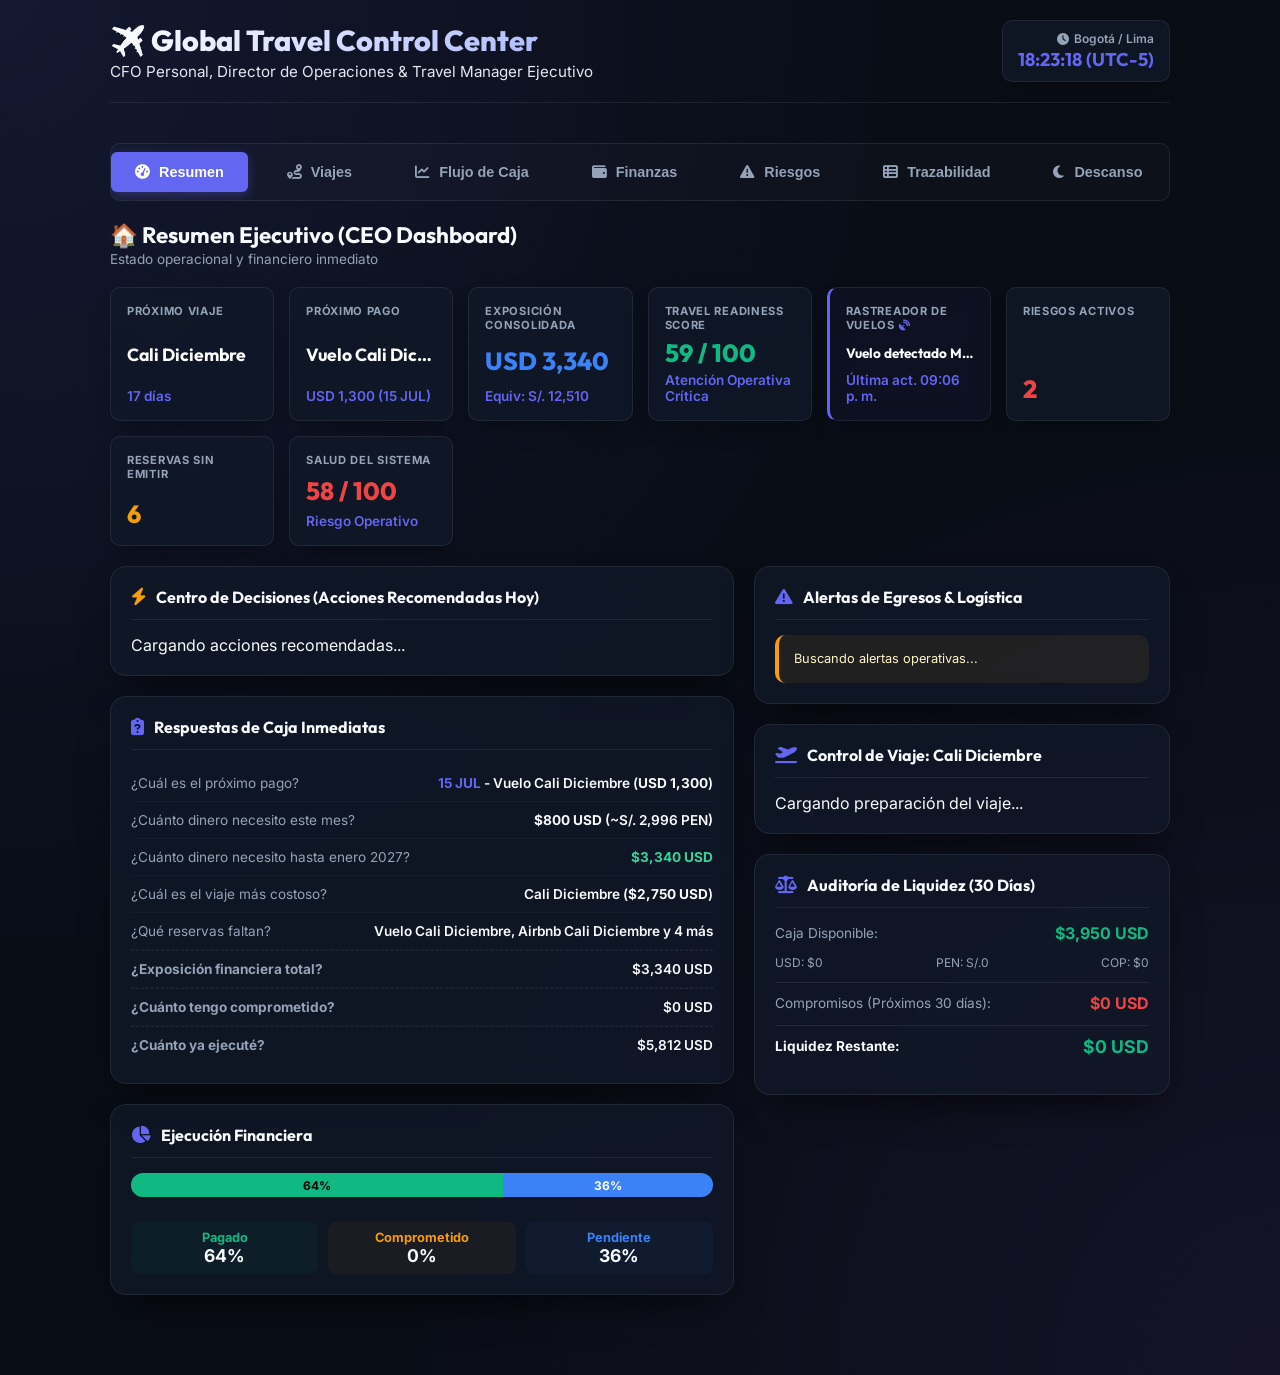
==== index.html @ de6861f2 "fix: forzar actualizacion de cache en el navegador" ====
<!DOCTYPE html>
<html lang="es">
<head>
    <meta charset="UTF-8">
    <meta name="viewport" content="width=device-width, initial-scale=1.0">
    <title>✈️ Global Travel Control Center 2026-2027</title>
    <!-- Google Fonts -->
    <link href="https://fonts.googleapis.com/css2?family=Inter:wght@300;400;500;600;700&family=Outfit:wght@400;500;600;700;800&display=swap" rel="stylesheet">
    <!-- FontAwesome para Iconos -->
    <link rel="stylesheet" href="https://cdnjs.cloudflare.com/ajax/libs/font-awesome/6.4.0/css/all.min.css">
    <!-- Archivo de Estilos -->
    <link rel="stylesheet" href="style.css?v=1.2.1">
</head>
<body>
    <div class="app-container">
        
        <!-- CABECERA GLOBAL -->
        <header class="app-header">
            <div class="header-main">
                <h1>✈️ Global Travel Control Center</h1>
                <p class="subtitle">CFO Personal, Director de Operaciones & Travel Manager Ejecutivo</p>
            </div>
            
            <!-- Reloj Local y Zonas Horarias -->
            <div class="header-right-widgets">
                <div class="clock-card">
                    <div id="clock-city" class="clock-city"><i class="fa-solid fa-clock"></i> Bogotá / Lima</div>
                    <div id="clock-hms" class="clock-hms">00:00:00 (UTC-5)</div>
                </div>
            </div>
        </header>

        <!-- BANNER DE URGENCIA AUTOMÁTICO -->
        <div id="urgency-banner-container" style="padding: 0 20px;"></div>

        <!-- BARRA DE NAVEGACIÓN PRINCIPAL (9 TABS) -->
        <nav class="top-nav-tabs">
            <button class="nav-item active" data-target="tab-resumen">
                <i class="fa-solid fa-gauge-high"></i>
                <span>Resumen</span>
            </button>
            <button class="nav-item" data-target="tab-viajes">
                <i class="fa-solid fa-route"></i>
                <span>Viajes</span>
            </button>
            <button class="nav-item" data-target="tab-caja">
                <i class="fa-solid fa-chart-line"></i>
                <span>Flujo de Caja</span>
            </button>
            <button class="nav-item" data-target="tab-finanzas">
                <i class="fa-solid fa-wallet"></i>
                <span>Finanzas</span>
            </button>
            <button class="nav-item" data-target="tab-riesgos">
                <i class="fa-solid fa-triangle-exclamation"></i>
                <span>Riesgos</span>
            </button>
            <button class="nav-item" data-target="tab-agenda">
                <i class="fa-solid fa-table-list"></i>
                <span>Trazabilidad</span>
            </button>
            <button class="nav-item" data-target="tab-descanso">
                <i class="fa-solid fa-moon"></i>
                <span>Descanso</span>
            </button>
            <button class="nav-item" data-target="tab-equipaje">
                <i class="fa-solid fa-suitcase-rolling"></i>
                <span>Equipaje</span>
            </button>
            <button class="nav-item" data-target="tab-configuracion">
                <i class="fa-solid fa-gears"></i>
                <span>Config</span>
            </button>
        </nav>

        <main class="app-content">
            
            <!-- PESTAÑA 1: RESUMEN (CEO DASHBOARD) -->
            <div id="tab-resumen" class="tab-pane active">
                <div class="section-title">
                    <h2>🏠 Resumen Ejecutivo (CEO Dashboard)</h2>
                    <p>Estado operacional y financiero inmediato</p>
                </div>

                <!-- CEO Dashboard Grid -->
                <div class="ceo-dashboard-grid-kpi">
                    <div class="ceo-kpi-card">
                        <small>Próximo Viaje</small>
                        <div class="val-title" id="ceo-kpi-next-trip-dest">Cargando...</div>
                        <div class="val-desc" id="ceo-kpi-next-trip-days">-- días</div>
                    </div>
                    <div class="ceo-kpi-card">
                        <small>Próximo Pago</small>
                        <div class="val-title" id="ceo-kpi-next-payment-concept">Cargando...</div>
                        <div class="val-desc" id="ceo-kpi-next-payment-details">--</div>
                    </div>
                    <div class="ceo-kpi-card">
                        <small>Exposición Consolidada</small>
                        <div class="val text-blue" id="ceo-kpi-total-exposure">Cargando...</div>
                        <div class="val-desc" id="ceo-kpi-total-exposure-pen">Cargando...</div>
                    </div>
                    <div class="ceo-kpi-card">
                        <small>Travel Readiness Score</small>
                        <div class="val text-emerald" id="ceo-kpi-readiness-score">-- / 100</div>
                        <div class="val-desc" id="ceo-kpi-readiness-desc">--</div>
                    </div>
                    <div class="ceo-kpi-card" style="background: rgba(99,102,241,0.05); border-left: 3px solid var(--primary);">
                        <small>Rastreador de Vuelos <i class="fa-solid fa-satellite-dish" style="color: var(--primary);"></i></small>
                        <div class="val-title" id="ceo-kpi-flight-tracker-status" style="font-size: 0.85rem; margin-top: 5px;">Sincronizando...</div>
                        <div class="val-desc" id="ceo-kpi-flight-tracker-desc" style="color: var(--primary);">Esperando datos de la caja negra</div>
                    </div>
                    <div class="ceo-kpi-card">
                        <small>Riesgos Activos</small>
                        <div class="val text-red" id="ceo-kpi-risks">0</div>
                    </div>
                    <div class="ceo-kpi-card clickable" onclick="document.querySelector('.cfo-qna-card').scrollIntoView({behavior: 'smooth', block: 'start'});" title="Ir al detalle de reservas">
                        <small>Reservas sin Emitir</small>
                        <div class="val text-yellow" id="ceo-kpi-unissued">0</div>
                    </div>
                    <div class="ceo-kpi-card">
                        <small>Salud del Sistema</small>
                        <div class="val text-emerald" id="ceo-kpi-health-score">-- / 100</div>
                        <div class="val-desc" id="ceo-kpi-health-desc">--</div>
                    </div>
                </div>

                <div class="cfo-dashboard-grid" style="margin-top: 20px;">
                    <!-- Columna Izquierda: Respuestas e Ejecución -->
                    <div class="cfo-dashboard-col">
                        <!-- Centro de Decisiones: Acciones Recomendadas Hoy -->
                        <div class="cfo-card" id="decision-center-card" style="margin-bottom: 20px;">
                            <div class="cfo-card-header">
                                <i class="fa-solid fa-bolt" style="color: var(--warning);"></i>
                                <h3>Centro de Decisiones (Acciones Recomendadas Hoy)</h3>
                            </div>
                            <div class="cfo-card-body">
                                <div id="decision-center-actions" style="display: flex; flex-direction: column; gap: 10px;">
                                    <p class="desc">Cargando acciones recomendadas...</p>
                                </div>
                            </div>
                        </div>

                        <!-- Respuestas Ejecutivas Inmediatas -->
                        <div class="cfo-card cfo-qna-card">
                            <div class="cfo-card-header">
                                <i class="fa-solid fa-clipboard-question"></i>
                                <h3>Respuestas de Caja Inmediatas</h3>
                            </div>
                            <div class="cfo-card-body">
                                <div class="qna-item">
                                    <span class="q">¿Cuál es el próximo pago?</span>
                                    <span class="a" id="q-next-payment">Cargando...</span>
                                </div>
                                <div class="qna-item">
                                    <span class="q">¿Cuánto dinero necesito este mes?</span>
                                    <span class="a" id="q-money-this-month">Cargando...</span>
                                </div>
                                <div class="qna-item">
                                    <span class="q">¿Cuánto dinero necesito hasta enero 2027?</span>
                                    <span class="a" id="q-money-until-dec">Cargando...</span>
                                </div>
                                <div class="qna-item">
                                    <span class="q">¿Cuál es el viaje más costoso?</span>
                                    <span class="a" id="q-most-expensive-trip">Cargando...</span>
                                </div>
                                <div class="qna-item">
                                    <span class="q">¿Qué reservas faltan?</span>
                                    <span class="a" id="q-missing-reservations">Cargando...</span>
                                </div>
                                <div class="qna-item font-bold">
                                    <span class="q">¿Exposición financiera total?</span>
                                    <span class="a" id="q-total-exposure">Cargando...</span>
                                </div>
                                <div class="qna-item font-bold">
                                    <span class="q">¿Cuánto tengo comprometido?</span>
                                    <span class="a" id="q-total-committed">Cargando...</span>
                                </div>
                                <div class="qna-item font-bold">
                                    <span class="q">¿Cuánto ya ejecuté?</span>
                                    <span class="a" id="q-total-executed">Cargando...</span>
                                </div>
                            </div>
                        </div>

                        <!-- Ejecución Financiera -->
                        <div class="cfo-card" style="margin-top: 20px;">
                            <div class="cfo-card-header">
                                <i class="fa-solid fa-chart-pie"></i>
                                <h3>Ejecución Financiera</h3>
                            </div>
                            <div class="cfo-card-body">
                                <div class="financial-execution-summary" style="display: flex; flex-direction: column; gap: 10px;">
                                    <div class="financial-stacked-bar" style="height: 24px; display: flex; border-radius: 12px; overflow: hidden; background: rgba(255,255,255,0.05); margin-bottom: 15px;">
                                        <div id="exec-bar-paid" style="width: 0%; background: var(--success); display: flex; align-items: center; justify-content: center; font-size: 0.75rem; font-weight: bold; color: #000;">0%</div>
                                        <div id="exec-bar-committed" style="width: 0%; background: var(--warning); display: flex; align-items: center; justify-content: center; font-size: 0.75rem; font-weight: bold; color: #000;">0%</div>
                                        <div id="exec-bar-pending" style="width: 0%; background: var(--info); display: flex; align-items: center; justify-content: center; font-size: 0.75rem; font-weight: bold; color: #fff;">0%</div>
                                    </div>
                                    <div style="display: grid; grid-template-columns: repeat(3, 1fr); gap: 10px; font-size: 0.8rem; text-align: center;">
                                        <div style="background: rgba(16, 185, 129, 0.05); padding: 8px; border-radius: 8px;">
                                            <span style="color: var(--success); display: block; font-weight: bold;">Pagado</span>
                                            <strong id="exec-pct-paid" style="font-size: 1.1rem;">0%</strong>
                                        </div>
                                        <div style="background: rgba(245, 158, 11, 0.05); padding: 8px; border-radius: 8px;">
                                            <span style="color: var(--warning); display: block; font-weight: bold;">Comprometido</span>
                                            <strong id="exec-pct-committed" style="font-size: 1.1rem;">0%</strong>
                                        </div>
                                        <div style="background: rgba(59, 130, 246, 0.05); padding: 8px; border-radius: 8px;">
                                            <span style="color: var(--info); display: block; font-weight: bold;">Pendiente</span>
                                            <strong id="exec-pct-pending" style="font-size: 1.1rem;">0%</strong>
                                        </div>
                                    </div>
                                </div>
                            </div>
                        </div>
                    </div>

                    <!-- Columna Derecha: Alertas y Liquidez -->
                    <div class="cfo-dashboard-col">
                        <!-- Alertas Críticas de Finanzas -->
                        <div class="cfo-card">
                            <div class="cfo-card-header">
                                <i class="fa-solid fa-triangle-exclamation"></i>
                                <h3>Alertas de Egresos & Logística</h3>
                            </div>
                            <div class="cfo-card-body">
                                <div class="alert-box warning" id="urgent-payments">
                                    <p class="desc">Buscando alertas operativas...</p>
                                </div>
                            </div>
                        </div>

                        <!-- Control de Viaje: Cali Diciembre -->
                        <div class="cfo-card" id="december-trip-card" style="margin-top: 20px;">
                            <div class="cfo-card-header">
                                <i class="fa-solid fa-plane-departure" style="color: var(--primary);"></i>
                                <h3>Control de Viaje: Cali Diciembre</h3>
                            </div>
                            <div class="cfo-card-body" id="december-trip-widget-content">
                                <p class="desc">Cargando preparación del viaje...</p>
                            </div>
                        </div>

                        <!-- Auditoría de Liquidez -->
                        <div class="cfo-card" style="margin-top: 20px;">
                            <div class="cfo-card-header">
                                <i class="fa-solid fa-scale-balanced"></i>
                                <h3>Auditoría de Liquidez (30 Días)</h3>
                            </div>
                            <div class="cfo-card-body">
                                <div class="liquidity-details" style="display: flex; flex-direction: column; gap: 12px;">
                                    <div style="display: flex; justify-content: space-between; align-items: center;">
                                        <span style="font-size: 0.85rem; color: var(--text-secondary);">Caja Disponible:</span>
                                        <span style="font-size: 1rem; font-weight: bold; color: var(--success);" id="liq-cash-available">$0 USD</span>
                                    </div>
                                    <div style="font-size: 0.75rem; color: var(--text-secondary); display: flex; gap: 10px; justify-content: space-between;" id="liq-cash-breakdown">
                                        <span>USD: $0</span>
                                        <span>PEN: S/.0</span>
                                        <span>COP: $0</span>
                                    </div>
                                    <div style="display: flex; justify-content: space-between; align-items: center; border-top: 1px solid var(--border-glass); padding-top: 10px;">
                                        <span style="font-size: 0.85rem; color: var(--text-secondary);">Compromisos (Próximos 30 días):</span>
                                        <span style="font-size: 1rem; font-weight: bold; color: var(--danger);" id="liq-commitments-30">$0 USD</span>
                                    </div>
                                    <div style="display: flex; justify-content: space-between; align-items: center; border-top: 1px solid var(--border-glass); padding-top: 10px; font-weight: bold;">
                                        <span style="font-size: 0.85rem; color: var(--text-primary);">Liquidez Restante:</span>
                                        <span style="font-size: 1.1rem; color: var(--success);" id="liq-remaining-status">$0 USD</span>
                                    </div>
                                    <div id="liquidity-alert-box" style="margin-top: 5px;"></div>
                                </div>
                            </div>
                        </div>
                    </div>
                </div>
            </div>

            <!-- PESTAÑA 2: VIAJES -->
            <div id="tab-viajes" class="tab-pane">
                <div class="section-title">
                    <h2>✈️ Viajes e Itinerarios</h2>
                    <p>Control de vuelos, hospedaje y cuenta regresiva de eventos</p>
                </div>
                
                <!-- Selector de Viajes -->
                <div class="trip-selector" style="margin-bottom: 20px;">
                    <select class="trip-dropdown" id="trip-dropdown-select">
                        <option value="">Cargando viajes...</option>
                    </select>
                </div>

                <!-- Selector de Días Dinámico -->
                <div class="day-selector scrollable-x" id="day-selector-container">
                    <!-- Se renderiza vía JS según el viaje activo -->
                </div>

                <!-- Contenido de los Itinerarios -->
                <div class="itineraries-container" id="itineraries-render" style="margin-top: 20px;">
                    <!-- Se renderiza dinámicamente vía JS -->
                </div>
            </div>

            <!-- PESTAÑA 3: FLUJO DE CAJA -->
            <div id="tab-caja" class="tab-pane">
                <div class="section-title">
                    <h2>📈 Flujo de Caja y Proyecciones</h2>
                    <p>Ahorro programado, egresos cronológicos y liquidez de caja</p>
                </div>
                <div id="cash-flow-render-content">
                    <!-- Renderizado dinámico (Tabla de ahorro, proyección de caja, outflows calendar) -->
                </div>
            </div>

            <!-- PESTAÑA 4: FINANZAS -->
            <div id="tab-finanzas" class="tab-pane">
                <div class="section-title">
                    <h2>💰 Libro Mayor y Control de Emisiones</h2>
                    <p>Detalle de todas las transacciones financieras y emisión de reservas</p>
                </div>
                <div id="finances-ledger-content">
                    <!-- Renderizado dinámico (Toggles de diciembre y tabla de transacciones ledger) -->
                </div>
            </div>

            <!-- PESTAÑA 5: RIESGOS -->
            <div id="tab-riesgos" class="tab-pane">
                <div class="section-title">
                    <h2>⚠️ Matriz de Riesgos y Mitigación</h2>
                    <p>Riesgos operacionales y financieros identificados con impacto y probabilidad</p>
                </div>
                <div id="risks-render-tab">
                    <!-- Renderizado dinámico vía JS -->
                </div>
            </div>

            <!-- PESTAÑA 6: AGENDA INTELIGENTE -->
            <div id="tab-agenda" class="tab-pane">
                <div class="section-title">
                    <h2>📅 Matriz de Trazabilidad Maestro</h2>
                    <p>Trazabilidad física y financiera consolidada de todos tus traslados</p>
                </div>
                <div class="cfo-card">
                    <div id="traceability-matrix-render">
                        <!-- Renderizado dinámico vía JS -->
                    </div>
                </div>
            </div>

            <!-- PESTAÑA 7: DESCANSO -->
            <div id="tab-descanso" class="tab-pane">
                <div class="section-title">
                    <h2>🌙 Motor de Descanso Dinámico</h2>
                    <p>Optimización del sueño y cálculo de ventanas de recuperación</p>
                </div>
                
                <div class="sleep-engine-card">
                    <h3><i class="fa-solid fa-moon"></i> Proyección de Rest y Desconexión</h3>
                    <p class="desc">Define tu hora de acostarte y despertar para evaluar la fatiga y el déficit acumulado:</p>
                    <div class="sleep-inputs" style="margin-top: 15px; display: grid; grid-template-columns: repeat(auto-fit, minmax(200px, 1fr)); gap: 15px; width: 100%;">
                        <div>
                            <label for="sleep-bedtime-input" style="font-size: 0.85rem; display: block; margin-bottom: 5px; color: var(--text-secondary);">Hora de acostarse hoy:</label>
                            <input type="time" id="sleep-bedtime-input" class="cfo-select" style="width: 100%;">
                        </div>
                        <div>
                            <label for="sleep-waketime-input" style="font-size: 0.85rem; display: block; margin-bottom: 5px; color: var(--text-secondary);">Hora de despertar mañana:</label>
                            <input type="time" id="sleep-waketime-input" class="cfo-select" style="width: 100%;">
                        </div>
                    </div>
                    <div id="sleep-engine-output" style="margin-top: 15px;">
                        <!-- Se calcula vía JS -->
                    </div>
                </div>
            </div>

            <!-- PESTAÑA 8: EQUIPAJE -->
            <div id="tab-equipaje" class="tab-pane">
                <div class="section-title">
                    <h2>🎒 Control de Equipaje</h2>
                    <p>Checklist ergonómico adaptado a tu contextura (2.00m y 110kg) y requerimientos de Angélica</p>
                </div>
                <div class="packing-list-card">
                    <div id="packing-list-render">
                        <!-- Renderizado dinámico vía JS -->
                    </div>
                </div>
            </div>

            <!-- PESTAÑA 9: CONFIGURACIÓN -->
            <div id="tab-configuracion" class="tab-pane">
                <div class="section-title">
                    <h2>⚙️ Configuración del Sistema</h2>
                    <p>Control de datos, tipos de cambio y registros de auditoría del Centro de Control</p>
                </div>

                <div class="finance-card">
                    <h3><i class="fa-solid fa-coins"></i> Tipos de Cambio del Ledger</h3>
                    <p class="desc" style="margin-bottom: 15px;">Factores de conversión a USD utilizados para la consolidación financiera:</p>
                    <div class="exchange-rates-grid" style="display: grid; grid-template-columns: repeat(auto-fit, minmax(120px, 1fr)); gap: 10px;">
                        <div class="kpi-card" style="padding: 10px; text-align: center;">
                            <small>USD</small>
                            <div style="font-size: 1rem; font-weight: bold; margin-top: 3px;">1.00</div>
                        </div>
                        <div class="kpi-card" style="padding: 10px; text-align: center;">
                            <small>PEN (S/.)</small>
                            <div style="font-size: 1rem; font-weight: bold; margin-top: 3px;">0.267</div>
                        </div>
                        <div class="kpi-card" style="padding: 10px; text-align: center;">
                            <small>COP ($)</small>
                            <div style="font-size: 1rem; font-weight: bold; margin-top: 3px;">0.00025</div>
                        </div>
                        <div class="kpi-card" style="padding: 10px; text-align: center;">
                            <small>EUR (€)</small>
                            <div style="font-size: 1rem; font-weight: bold; margin-top: 3px;">1.08</div>
                        </div>
                    </div>
                </div>

                <!-- Configuración de Caja Disponible -->
                <div class="finance-card" style="margin-top: 20px;">
                    <h3><i class="fa-solid fa-money-bill-wave"></i> Configuración de Caja Disponible</h3>
                    <p class="desc" style="margin-bottom: 15px;">Modifica los saldos de tu caja disponible para los cálculos de liquidez:</p>
                    <div class="cash-inputs-grid" style="display: grid; grid-template-columns: repeat(auto-fit, minmax(150px, 1fr)); gap: 15px;">
                        <div>
                            <label for="config-cash-usd" style="font-size: 0.8rem; color: var(--text-secondary); display: block; margin-bottom: 5px;">Caja USD:</label>
                            <input type="number" id="config-cash-usd" class="cfo-select" style="width: 100%;" value="2200">
                        </div>
                        <div>
                            <label for="config-cash-pen" style="font-size: 0.8rem; color: var(--text-secondary); display: block; margin-bottom: 5px;">Caja PEN (S/.):</label>
                            <input type="number" id="config-cash-pen" class="cfo-select" style="width: 100%;" value="5150">
                        </div>
                        <div>
                            <label for="config-cash-cop" style="font-size: 0.8rem; color: var(--text-secondary); display: block; margin-bottom: 5px;">Caja COP ($):</label>
                            <input type="number" id="config-cash-cop" class="cfo-select" style="width: 100%;" value="1500000">
                        </div>
                    </div>
                </div>

                <!-- Estado del Crédito Europa -->
                <div class="finance-card" style="margin-top: 20px;">
                    <h3><i class="fa-solid fa-landmark"></i> Estado del Crédito Europa</h3>
                    <p class="desc" style="margin-bottom: 15px;">Control de estado para la solicitud del préstamo de S/. 22,000:</p>
                    <label style="display: flex; align-items: center; gap: 10px; cursor: pointer; font-size: 0.9rem;">
                        <input type="checkbox" id="config-loan-requested" style="width: 18px; height: 18px;">
                        <span>Crédito Bancario de S/. 22,000 Solicitado y Aprobado</span>
                    </label>
                </div>

                <div class="finance-card" style="margin-top: 20px;">
                    <h3><i class="fa-solid fa-circle-info"></i> Enlaces y Guías Operativas</h3>
                    <p class="desc" style="margin-bottom: 15px;">Acceso rápido a información de viaje y protocolos de migración:</p>
                    <div style="display: flex; gap: 12px; flex-wrap: wrap;">
                        <button onclick="document.getElementById('wifi-dialog').showModal()" class="btn btn-sm" style="border: 1px solid var(--primary); background: rgba(99,102,241,0.08); color: #fff;">
                            <i class="fa-solid fa-wifi"></i> Ver Guía de Conectividad Wi-Fi
                        </button>
                        <button onclick="document.getElementById('migration-dialog').showModal()" class="btn btn-sm" style="border: 1px solid var(--primary); background: rgba(99,102,241,0.08); color: #fff;">
                            <i class="fa-solid fa-passport"></i> Ver Info Migración Perú
                        </button>
                    </div>
                </div>

                <div class="finance-card" style="margin-top: 20px;">
                    <h3><i class="fa-solid fa-list-check"></i> Registro de Auditoría Operativa</h3>
                    <p class="desc" style="margin-bottom: 12px;">Historial de todas las transacciones, decisiones y cambios guardados en la sesión:</p>
                    <div class="audit-log-container" id="audit-log-render" style="max-height: 250px; overflow-y: auto; background: rgba(0,0,0,0.15); padding: 12px; border-radius: 8px; border: 1px solid var(--border-glass);">
                        <!-- Renderizado dinámico vía JS -->
                    </div>
                </div>

                <div class="finance-card" style="margin-top: 20px; border: 1px solid rgba(239, 68, 68, 0.3); background: rgba(239, 68, 68, 0.02);">
                    <h3 style="color: var(--danger);"><i class="fa-solid fa-trash-can"></i> Zona de Peligro</h3>
                    <p class="desc" style="margin-bottom: 15px; color: var(--text-secondary);">Restablecer el estado borrará toda la persistencia de pagos y logs del localStorage.</p>
                    <button id="btn-reset-state" class="btn btn-sm btn-danger" style="background: var(--danger); color: #fff; border: none; padding: 8px 16px; border-radius: 6px; cursor: pointer; font-weight: bold;">
                        <i class="fa-solid fa-triangle-exclamation"></i> Restablecer Estado Completo
                    </button>
                </div>
            </div>

        </main>
    </div>

    <!-- Guías y Modales Reutilizables -->
    <dialog id="wifi-dialog" class="cfo-dialog">
        <div class="dialog-header">
            <h3>📡 Conectividad Wi-Fi Fuera de Colombia</h3>
            <button onclick="document.getElementById('wifi-dialog').close()" class="btn-close">&times;</button>
        </div>
        <div class="dialog-body">
            <p style="font-size: 0.85rem; color: var(--text-secondary); margin-bottom: 15px;">Dentro de Colombia puedes usar tus datos móviles normales. Sigue esta guía detallada para mantenerte conectada cuando salgas del país:</p>
            <ol style="font-size: 0.8rem; padding-left: 20px; display: flex; flex-direction: column; gap: 10px;">
                <li><strong>Durante el Vuelo (LATAM Play - Gratis para WhatsApp):</strong> Activa el Modo Avión ➔ Conéctate a <code>LATAM Play</code> ➔ Abre <code>latamplay.com</code> en tu navegador ➔ Selecciona el paquete gratuito de mensajería (WhatsApp/iMessage).</li>
                <li><strong>Aeropuerto de Lima (LIM):</strong> Conéctate a <code>WIFI_AEROPUERTO_LIMA</code>. Acepta los términos para 60 minutos gratis e ilimitados tras ver un video promocional.</li>
                <li><strong>Aeropuerto de Cusco (CUZ):</strong> Conéctate a <code>Cusco Airport Free WiFi</code> en la sala de embarque.</li>
            </ol>
        </div>
    </dialog>

    <dialog id="migration-dialog" class="cfo-dialog">
        <div class="dialog-header">
            <h3>📋 Control Migratorio (Perú)</h3>
            <button onclick="document.getElementById('migration-dialog').close()" class="btn-close">&times;</button>
        </div>
        <div class="dialog-body">
            <p style="font-size: 0.85rem; color: var(--text-secondary); margin-bottom: 10px;">Dirección de hospedaje a declarar al ingresar a Perú:</p>
            <div class="pnrs-box" style="margin-bottom: 15px;">
                <strong>Dirección:</strong> Av. Alfredo Benavides 1130, Miraflores, Lima, Perú.
            </div>
            <p style="font-size: 0.85rem; color: var(--text-secondary); margin-bottom: 10px;">Preguntas comunes:</p>
            <ul style="font-size: 0.8rem; padding-left: 15px; display: flex; flex-direction: column; gap: 8px;">
                <li><strong>¿Propósito del viaje?</strong> Turismo y vacaciones.</li>
                <li><strong>¿Tiempo de estadía?</strong> 7 días (04 al 11 de agosto).</li>
                <li><strong>¿Hospedaje?</strong> Hospedaje en apartamento privado ubicado en Miraflores.</li>
            </ul>
        </div>
    </dialog>

    <!-- Archivo JS Lógico -->
    <script src="countdownEngine.js?v=1.2.0"></script>
    <script src="app.js?v=1.2.1"></script>
</body>
</html>
---- style.css ----
:root {
    /* Paleta de Colores Ejecutiva y Moderna */
    --primary: #6366f1;         /* Indigo */
    --primary-hover: #4f46e5;
    --primary-glow: rgba(99, 102, 241, 0.15);
    
    --bg-dark: #090d16;         /* Slate/Navy 950 */
    --bg-surface: rgba(17, 25, 40, 0.75); /* Dark Glass */
    --border-glass: rgba(255, 255, 255, 0.08);
    
    --text-primary: #f8fafc;
    --text-secondary: #94a3b8;
    --text-muted: #64748b;
    
    --danger: #ef4444;
    --warning: #f59e0b;
    --success: #10b981;
    --info: #3b82f6;
    
    /* Variables de Estilo */
    --border-radius-lg: 16px;
    --border-radius-md: 10px;
    --border-radius-sm: 6px;
    --transition: all 0.25s cubic-bezier(0.4, 0, 0.2, 1);
    --shadow-lg: 0 20px 40px -15px rgba(0, 0, 0, 0.7);
    --shadow-md: 0 10px 20px -10px rgba(0, 0, 0, 0.5);
}

/* Reset General */
* {
    margin: 0;
    padding: 0;
    box-sizing: border-box;
    -webkit-tap-highlight-color: transparent;
}

body {
    background-color: var(--bg-dark);
    background-image: 
        radial-gradient(at 0% 0%, rgba(99, 102, 241, 0.12) 0px, transparent 50%),
        radial-gradient(at 100% 100%, rgba(168, 85, 247, 0.08) 0px, transparent 50%);
    color: var(--text-primary);
    font-family: 'Inter', sans-serif;
    min-height: 100vh;
    overflow-x: hidden;
}

/* Scrollbar Personalizado */
::-webkit-scrollbar {
    width: 6px;
    height: 6px;
}
::-webkit-scrollbar-track {
    background: transparent;
}
::-webkit-scrollbar-thumb {
    background: rgba(255, 255, 255, 0.1);
    border-radius: 3px;
}
::-webkit-scrollbar-thumb:hover {
    background: var(--primary);
}

/* Contenedor Principal Ajustable y Responsivo */
.app-container {
    width: 100%;
    max-width: 1100px;
    margin: 0 auto;
    min-height: 100vh;
    padding: 20px;
    padding-bottom: 60px;
    display: flex;
    flex-direction: column;
    gap: 20px;
}

/* Cabecera */
.app-header {
    display: flex;
    justify-content: space-between;
    align-items: center;
    border-bottom: 1px solid var(--border-glass);
    padding-bottom: 20px;
    flex-wrap: wrap;
    gap: 15px;
}

.header-main h1 {
    font-family: 'Outfit', sans-serif;
    font-size: 1.8rem;
    font-weight: 800;
    background: linear-gradient(135deg, #fff 0%, #a5b4fc 100%);
    -webkit-background-clip: text;
    -webkit-text-fill-color: transparent;
}

.subtitle {
    color: #e2e8f0; /* Color mucho más brillante para alto contraste */
    font-size: 0.95rem; /* Ligeramente más grande */
    margin-top: 4px;
}

/* Reloj Widget */
.clock-card {
    background: var(--bg-surface);
    backdrop-filter: blur(10px);
    -webkit-backdrop-filter: blur(10px);
    border: 1px solid var(--border-glass);
    padding: 10px 15px;
    border-radius: var(--border-radius-md);
    text-align: right;
    box-shadow: var(--shadow-md);
}

.clock-city {
    font-size: 0.75rem;
    color: var(--text-secondary);
    font-weight: 600;
    display: flex;
    align-items: center;
    gap: 5px;
    justify-content: flex-end;
}

.clock-hms {
    font-family: 'Outfit', sans-serif;
    font-size: 1.15rem;
    font-weight: 700;
    color: var(--primary);
    margin-top: 2px;
}

/* Navegación por Tabs (Estilo Ejecutivo de Escritorio) */
.top-nav-tabs {
    display: flex;
    gap: 15px; /* Mayor espacio entre botones para táctil */
    background: rgba(255, 255, 255, 0.02);
    border: 1px solid var(--border-glass);
    padding: 8px;
    border-radius: var(--border-radius-md);
    overflow-x: auto;
    scroll-snap-type: x mandatory;
}

.top-nav-tabs::-webkit-scrollbar {
    display: none;
}

.nav-item {
    background: transparent;
    border: none;
    color: var(--text-secondary);
    display: inline-flex;
    align-items: center;
    gap: 10px;
    padding: 12px 24px; /* Área táctil más grande */
    cursor: pointer;
    font-size: 0.9rem;
    font-weight: 600;
    border-radius: var(--border-radius-sm);
    transition: var(--transition);
    white-space: nowrap;
    scroll-snap-align: start;
}

.nav-item:hover {
    color: #fff;
    background: rgba(255, 255, 255, 0.03);
}

.nav-item.active {
    color: #fff;
    background: var(--primary);
    box-shadow: 0 4px 12px rgba(99, 102, 241, 0.3);
}

/* Contenido Principal */
.app-content {
    flex: 1;
}

.tab-pane {
    display: none;
    animation: fadeIn 0.35s ease;
}

.tab-pane.active {
    display: block;
}

.section-title {
    margin-bottom: 20px;
}

.section-title h2 {
    font-family: 'Outfit', sans-serif;
    font-size: 1.4rem;
    font-weight: 700;
}

.section-title p {
    color: var(--text-secondary);
    font-size: 0.85rem;
    margin-top: 2px;
}

/* Tarjetas Glassmorphism */
.cfo-card, .sleep-engine-card, .gps-route-card, .packing-list-card, .finance-card {
    background: var(--bg-surface);
    backdrop-filter: blur(15px);
    -webkit-backdrop-filter: blur(15px);
    border: 1px solid var(--border-glass);
    border-radius: var(--border-radius-lg);
    padding: 20px;
    margin-bottom: 20px;
    box-shadow: var(--shadow-lg);
}

.cfo-card-header {
    display: flex;
    align-items: center;
    gap: 10px;
    border-bottom: 1px solid var(--border-glass);
    padding-bottom: 12px;
    margin-bottom: 15px;
}

.cfo-card-header i {
    color: var(--primary);
    font-size: 1.1rem;
}

.cfo-card-header h3 {
    font-size: 1rem;
    font-weight: 700;
    font-family: 'Outfit', sans-serif;
}

/* Grid de Indicadores KPI */
.indicators-grid {
    display: grid;
    grid-template-columns: repeat(auto-fit, minmax(130px, 1fr));
    gap: 15px;
    margin-bottom: 25px;
}

.kpi-card {
    background: var(--bg-surface);
    border: 1px solid var(--border-glass);
    padding: 15px;
    border-radius: var(--border-radius-md);
    box-shadow: var(--shadow-md);
    display: flex;
    flex-direction: column;
    gap: 5px;
}

.kpi-card small {
    font-size: 0.7rem;
    color: var(--text-secondary);
    text-transform: uppercase;
    font-weight: bold;
    letter-spacing: 0.5px;
}

.kpi-card .val {
    font-family: 'Outfit', sans-serif;
    font-size: 1.35rem;
    font-weight: 800;
}

/* Colores de texto especiales */
.text-emerald { color: var(--success); }
.text-blue { color: var(--info); }
.text-yellow { color: var(--warning); }
.text-red { color: var(--danger); }

/* Respuestas Q&A */
.qna-item {
    display: flex;
    justify-content: space-between;
    padding: 10px 0;
    border-bottom: 1px solid rgba(255,255,255,0.03);
    font-size: 0.85rem;
    gap: 10px;
}

.qna-item:last-child {
    border-bottom: none;
}

.qna-item .q {
    color: var(--text-secondary);
}

.qna-item .a {
    font-weight: 600;
    text-align: right;
}

.font-bold {
    font-weight: 700;
    border-top: 1px dashed var(--border-glass);
}

/* Alertas */
.alert-box {
    padding: 15px;
    border-radius: var(--border-radius-md);
    font-size: 0.8rem;
    line-height: 1.4;
    border-left: 4px solid transparent;
}

.alert-box.warning {
    background: rgba(245, 158, 11, 0.08);
    border-color: var(--warning);
    color: #fef3c7;
}

.alert-box.critical {
    background: rgba(239, 68, 68, 0.08);
    border-color: var(--danger);
    color: #fee2e2;
}

.alert-box.safe {
    background: rgba(16, 185, 129, 0.08);
    border-color: var(--success);
    color: #d1fae5;
}

.alert-item {
    padding: 6px;
    border-radius: 4px;
}

.alert-item.p0 { background: rgba(239, 68, 68, 0.12); color: #fca5a5; }
.alert-item.p1 { background: rgba(245, 158, 11, 0.12); color: #fcd34d; }
.alert-item.p2 { background: rgba(59, 130, 246, 0.12); color: #93c5fd; }
.alert-item.p3 { background: rgba(99, 102, 241, 0.12); color: #c7d2fe; }

.badge-priority {
    font-size: 0.65rem;
    font-weight: 900;
    padding: 2px 4px;
    border-radius: 3px;
    background: rgba(255,255,255,0.2);
    margin-right: 5px;
}

/* Tablas Ejecutivas */
.cfo-table {
    width: 100%;
    border-collapse: collapse;
    font-size: 0.8rem;
    text-align: left;
}

.cfo-table th, .cfo-table td {
    padding: 10px 12px;
    border-bottom: 1px solid var(--border-glass);
}

.cfo-table th {
    color: var(--text-secondary);
    font-weight: 700;
    text-transform: uppercase;
    font-size: 0.7rem;
    letter-spacing: 0.5px;
}

.cfo-table tr:hover {
    background: rgba(255,255,255,0.02);
}

.status-cfo {
    font-size: 0.7rem;
    padding: 3px 8px;
    border-radius: 20px;
    font-weight: bold;
    display: inline-block;
}

.status-cfo.green { background: rgba(16, 185, 129, 0.15); color: #34d399; }
.status-cfo.yellow { background: rgba(245, 158, 11, 0.15); color: #fbbf24; }
.status-cfo.red { background: rgba(239, 68, 68, 0.15); color: #fca5a5; }
.status-cfo.blue { background: rgba(59, 130, 246, 0.15); color: #60a5fa; }

/* Countdown Engine Status Classes */
.status-calma { background: rgba(16, 185, 129, 0.15); color: #34d399; padding: 3px 8px; border-radius: 4px; }
.status-zozobra { background: rgba(245, 158, 11, 0.15); color: #fbbf24; padding: 3px 8px; border-radius: 4px; }
.status-peligro { background: rgba(239, 68, 68, 0.15); color: #fca5a5; padding: 3px 8px; border-radius: 4px; }
.mono { font-family: monospace; }

/* Pestaña Itinerario Selector de Viajes y Días */
.trip-selector, .day-selector {
    display: flex;
    gap: 10px;
    overflow-x: auto;
    padding-bottom: 8px;
    margin-bottom: 15px;
}

.scrollable-x {
    width: 100%;
    overflow-x: auto;
}

.scrollable-x::-webkit-scrollbar {
    height: 4px;
}

.trip-btn, .day-btn {
    background: rgba(255,255,255,0.04);
    border: 1px solid var(--border-glass);
    color: var(--text-secondary);
    padding: 8px 16px;
    border-radius: 20px;
    cursor: pointer;
    font-size: 0.8rem;
    font-weight: 600;
    transition: var(--transition);
    white-space: nowrap;
}

.trip-btn.active, .day-btn.active {
    background: var(--primary);
    color: #fff;
    border-color: var(--primary);
}

/* Grid de Widgets Itinerario */
.itinerary-widgets-grid {
    display: grid;
    grid-template-columns: repeat(auto-fit, minmax(280px, 1fr));
    gap: 20px;
    margin-bottom: 20px;
}

.cfo-select {
    background: #0f172a;
    color: #fff;
    border: 1px solid var(--border-glass);
    padding: 6px 12px;
    border-radius: 6px;
    font-size: 0.85rem;
    cursor: pointer;
    outline: none;
}

.cfo-select.green { color: #34d399; border-color: var(--success); }
.cfo-select.yellow { color: #fbbf24; border-color: var(--warning); }
.cfo-select.red { color: #fca5a5; border-color: var(--danger); }

/* Línea de Tiempo Itinerario */
.timeline {
    list-style: none;
    position: relative;
    padding-left: 20px;
}

.timeline::before {
    content: '';
    position: absolute;
    left: 0;
    top: 5px;
    bottom: 5px;
    width: 2px;
    background: var(--border-glass);
}

.timeline li {
    position: relative;
    margin-bottom: 20px;
    background: rgba(255,255,255,0.02);
    border: 1px solid var(--border-glass);
    border-radius: var(--border-radius-md);
    padding: 15px;
    box-shadow: var(--shadow-md);
}

.timeline li::before {
    content: '';
    position: absolute;
    left: -25px;
    top: 18px;
    width: 8px;
    height: 8px;
    border-radius: 50%;
    background: var(--primary);
    border: 2px solid var(--bg-dark);
}

.time-badge {
    display: inline-block;
    padding: 4px 10px;
    border-radius: 20px;
    font-size: 0.7rem;
    font-weight: bold;
    color: #fff;
    margin-bottom: 8px;
}

.time-badge.critical { background: #dc2626; }
.time-badge.alta { background: #ea580c; }
.time-badge.media { background: #3b82f6; }
.time-badge.baja { background: #6b7280; }

.timeline-content h4 {
    font-size: 0.95rem;
    font-weight: 700;
}

/* Cronograma de Salidas Financieras */
.outflow-item {
    border-left: 4px solid var(--primary) !important;
}

/* Checklist Packing */
.checklist-item.checked {
    border-color: rgba(16, 185, 129, 0.2) !important;
}

.checkbox-container i {
    transition: var(--transition);
}

/* Diálogos modales */
.cfo-dialog {
    background: var(--bg-dark);
    color: var(--text-primary);
    border: 1px solid var(--border-glass);
    border-radius: var(--border-radius-lg);
    padding: 25px;
    max-width: 450px;
    margin: auto;
    box-shadow: var(--shadow-lg);
}

.cfo-dialog::backdrop {
    background: rgba(0,0,0,0.6);
    backdrop-filter: blur(4px);
}

.dialog-header {
    display: flex;
    justify-content: space-between;
    align-items: center;
    border-bottom: 1px solid var(--border-glass);
    padding-bottom: 12px;
    margin-bottom: 15px;
}

.dialog-header h3 {
    font-family: 'Outfit', sans-serif;
    font-size: 1.1rem;
}

.btn-close {
    background: transparent;
    border: none;
    color: var(--text-secondary);
    font-size: 1.5rem;
    cursor: pointer;
}

.pnrs-box {
    background: rgba(255,255,255,0.02);
    border: 1px solid var(--border-glass);
    padding: 10px;
    border-radius: 6px;
    font-family: monospace;
    font-size: 0.85rem;
    color: #fff;
}

/* Botón simple */
.btn {
    border-radius: 6px;
    padding: 8px 16px;
    font-size: 0.8rem;
    font-weight: 600;
    cursor: pointer;
    transition: var(--transition);
}

.btn-sm {
    padding: 6px 12px;
    font-size: 0.75rem;
}

/* Grilla Responsiva para el Dashboard */
@media(min-width: 768px) {
    .cfo-dashboard-grid {
        display: grid;
        grid-template-columns: 3fr 2fr;
        gap: 20px;
    }
}

@keyframes fadeIn {
    from { opacity: 0; transform: translateY(8px); }
    to { opacity: 1; transform: translateY(0); }
}

/* CEO Dashboard KPI Cards Styles */
.ceo-dashboard-grid-kpi {
    display: grid;
    grid-template-columns: repeat(auto-fit, minmax(160px, 1fr));
    gap: 15px;
    margin-bottom: 20px;
}

.ceo-kpi-card {
    background: var(--bg-surface);
    backdrop-filter: blur(15px);
    -webkit-backdrop-filter: blur(15px);
    border: 1px solid var(--border-glass);
    padding: 16px;
    border-radius: var(--border-radius-md);
    box-shadow: var(--shadow-md);
    display: flex;
    flex-direction: column;
    justify-content: space-between;
    min-height: 110px;
    transition: var(--transition);
}

.ceo-kpi-card:hover {
    transform: translateY(-3px);
    border-color: rgba(99, 102, 241, 0.35);
    box-shadow: 0 12px 24px -10px rgba(99, 102, 241, 0.45);
}

.ceo-kpi-card small {
    font-size: 0.7rem;
    color: var(--text-secondary);
    text-transform: uppercase;
    font-weight: 700;
    letter-spacing: 0.7px;
}

.ceo-kpi-card .val {
    font-family: 'Outfit', sans-serif;
    font-size: 1.55rem;
    font-weight: 800;
    margin-top: 5px;
}

.ceo-kpi-card .val-title {
    font-family: 'Outfit', sans-serif;
    font-size: 1.1rem;
    font-weight: 700;
    color: #fff;
    margin-top: 6px;
    white-space: nowrap;
    overflow: hidden;
    text-overflow: ellipsis;
}

.ceo-kpi-card .val-desc {
    font-size: 0.85rem;
    color: var(--primary);
    font-weight: 600;
    margin-top: 4px;
}

/* Row highlights for paid ledger items */
.row-paid {
    opacity: 0.6;
    background: rgba(16, 185, 129, 0.01) !important;
}

.row-paid strong {
    text-decoration: line-through;
    color: var(--text-secondary);
}

/* Scrollbar support for Firefox and Edge */
.top-nav-tabs {
    -ms-overflow-style: none;
    scrollbar-width: none;
}

/* --- Nuevos Componentes de UX/UI --- */
.urgency-banner {
    background: rgba(245, 158, 11, 0.1);
    border: 1px solid var(--warning);
    border-left: 4px solid var(--warning);
    color: #fcd34d;
    padding: 12px 20px;
    border-radius: var(--border-radius-md);
    margin-bottom: 20px;
    font-size: 0.95rem;
    display: flex;
    align-items: center;
    gap: 10px;
    animation: fadeIn 0.5s ease-out;
}
.urgency-banner.critical {
    background: rgba(239, 68, 68, 0.1);
    border-color: var(--danger);
    color: #fca5a5;
}

.trip-dropdown {
    width: 100%;
    background: var(--bg-surface);
    color: var(--text-primary);
    border: 1px solid var(--border-glass);
    padding: 12px 16px;
    border-radius: var(--border-radius-md);
    font-size: 1rem;
    font-weight: 600;
    cursor: pointer;
    outline: none;
    transition: var(--transition);
    appearance: none;
    -webkit-appearance: none;
    background-image: url("data:image/svg+xml,%3Csvg xmlns='http://www.w3.org/2000/svg' fill='none' viewBox='0 0 24 24' stroke='%2394a3b8'%3E%3Cpath stroke-linecap='round' stroke-linejoin='round' stroke-width='2' d='M19 9l-7 7-7-7'%3E%3C/path%3E%3C/svg%3E");
    background-repeat: no-repeat;
    background-position: right 16px center;
    background-size: 16px;
}
.trip-dropdown:focus {
    border-color: var(--primary);
    box-shadow: 0 0 0 2px var(--primary-glow);
}

.ceo-kpi-card.clickable {
    cursor: pointer;
    transition: var(--transition);
}
.ceo-kpi-card.clickable:hover {
    transform: translateY(-2px);
    box-shadow: 0 10px 15px -3px rgba(0, 0, 0, 0.5);
    border-color: var(--warning);
}
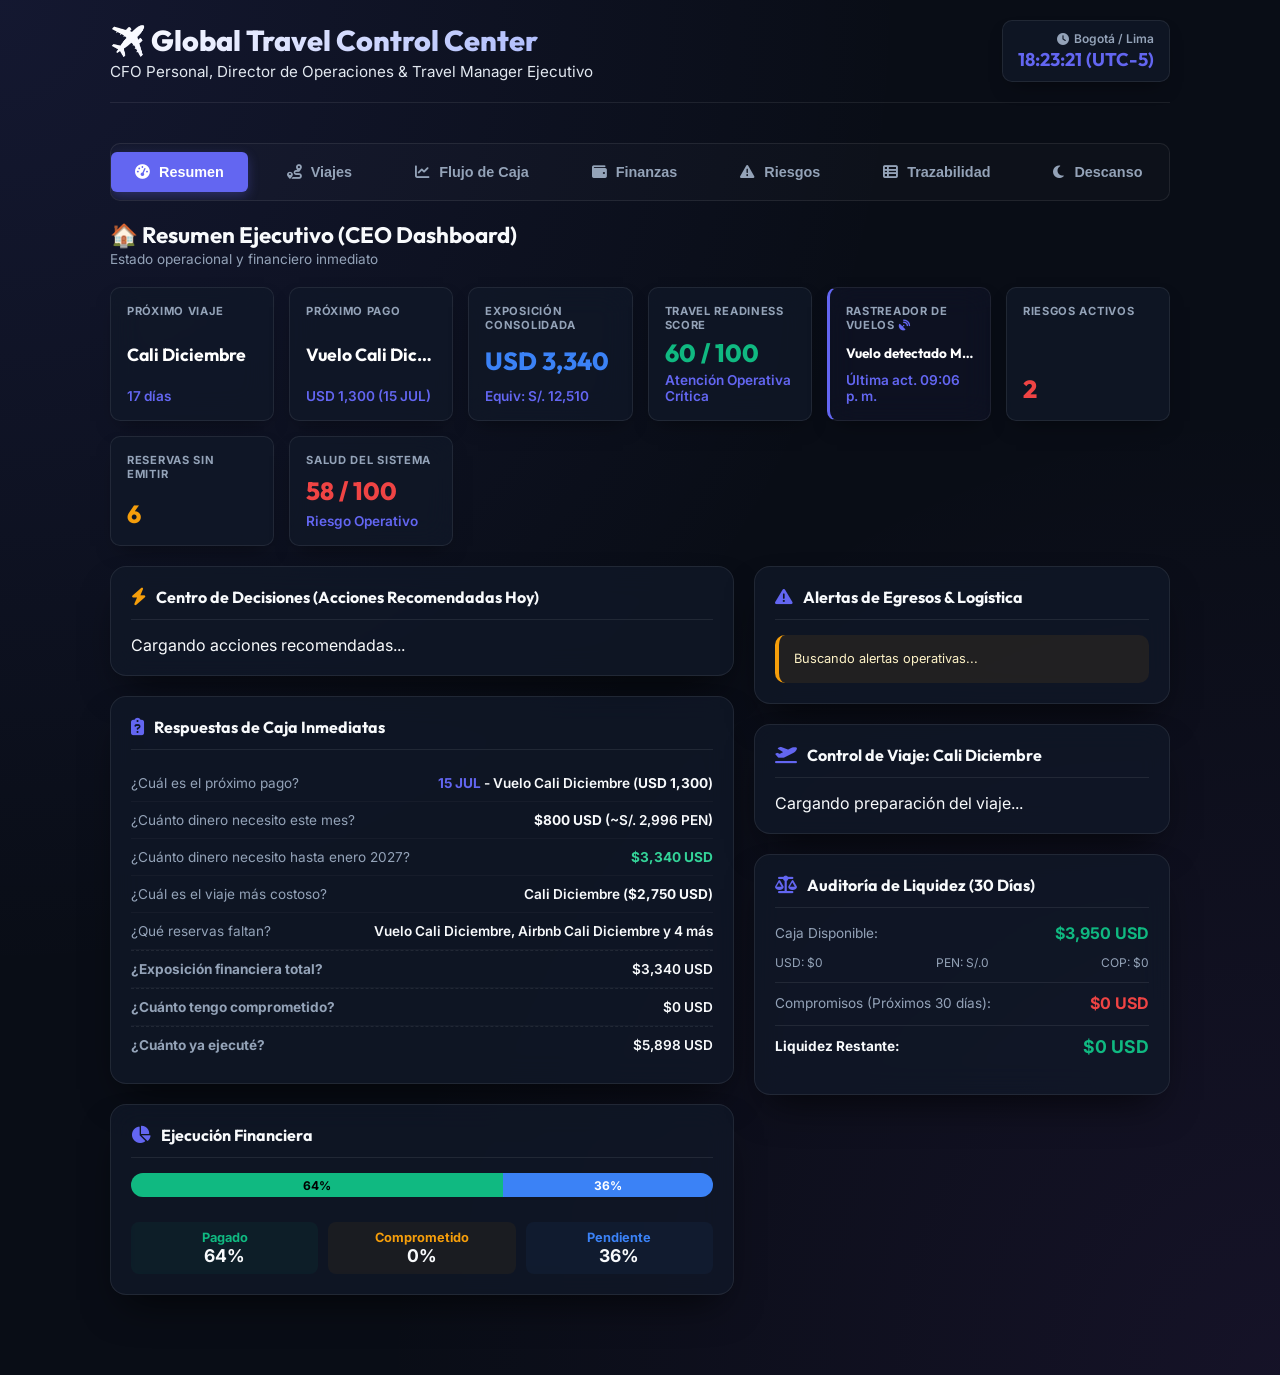
==== commit 9ff4afd9: "feat: actualizar vuelos de Cusco y habilitar clics en dashboard" ====
--- a/index.html
+++ b/index.html
@@ -99,12 +99,12 @@
                         <div class="val text-blue" id="ceo-kpi-total-exposure">Cargando...</div>
                         <div class="val-desc" id="ceo-kpi-total-exposure-pen">Cargando...</div>
                     </div>
-                    <div class="ceo-kpi-card">
+                    <div class="ceo-kpi-card clickable" onclick="document.querySelector('[data-target=\'tab-riesgos\']').click();">
                         <small>Travel Readiness Score</small>
                         <div class="val text-emerald" id="ceo-kpi-readiness-score">-- / 100</div>
                         <div class="val-desc" id="ceo-kpi-readiness-desc">--</div>
                     </div>
-                    <div class="ceo-kpi-card" style="background: rgba(99,102,241,0.05); border-left: 3px solid var(--primary);">
+                    <div class="ceo-kpi-card clickable" style="background: rgba(99,102,241,0.05); border-left: 3px solid var(--primary);" onclick="document.querySelector('[data-target=\'tab-viajes\']').click();">
                         <small>Rastreador de Vuelos <i class="fa-solid fa-satellite-dish" style="color: var(--primary);"></i></small>
                         <div class="val-title" id="ceo-kpi-flight-tracker-status" style="font-size: 0.85rem; margin-top: 5px;">Sincronizando...</div>
                         <div class="val-desc" id="ceo-kpi-flight-tracker-desc" style="color: var(--primary);">Esperando datos de la caja negra</div>
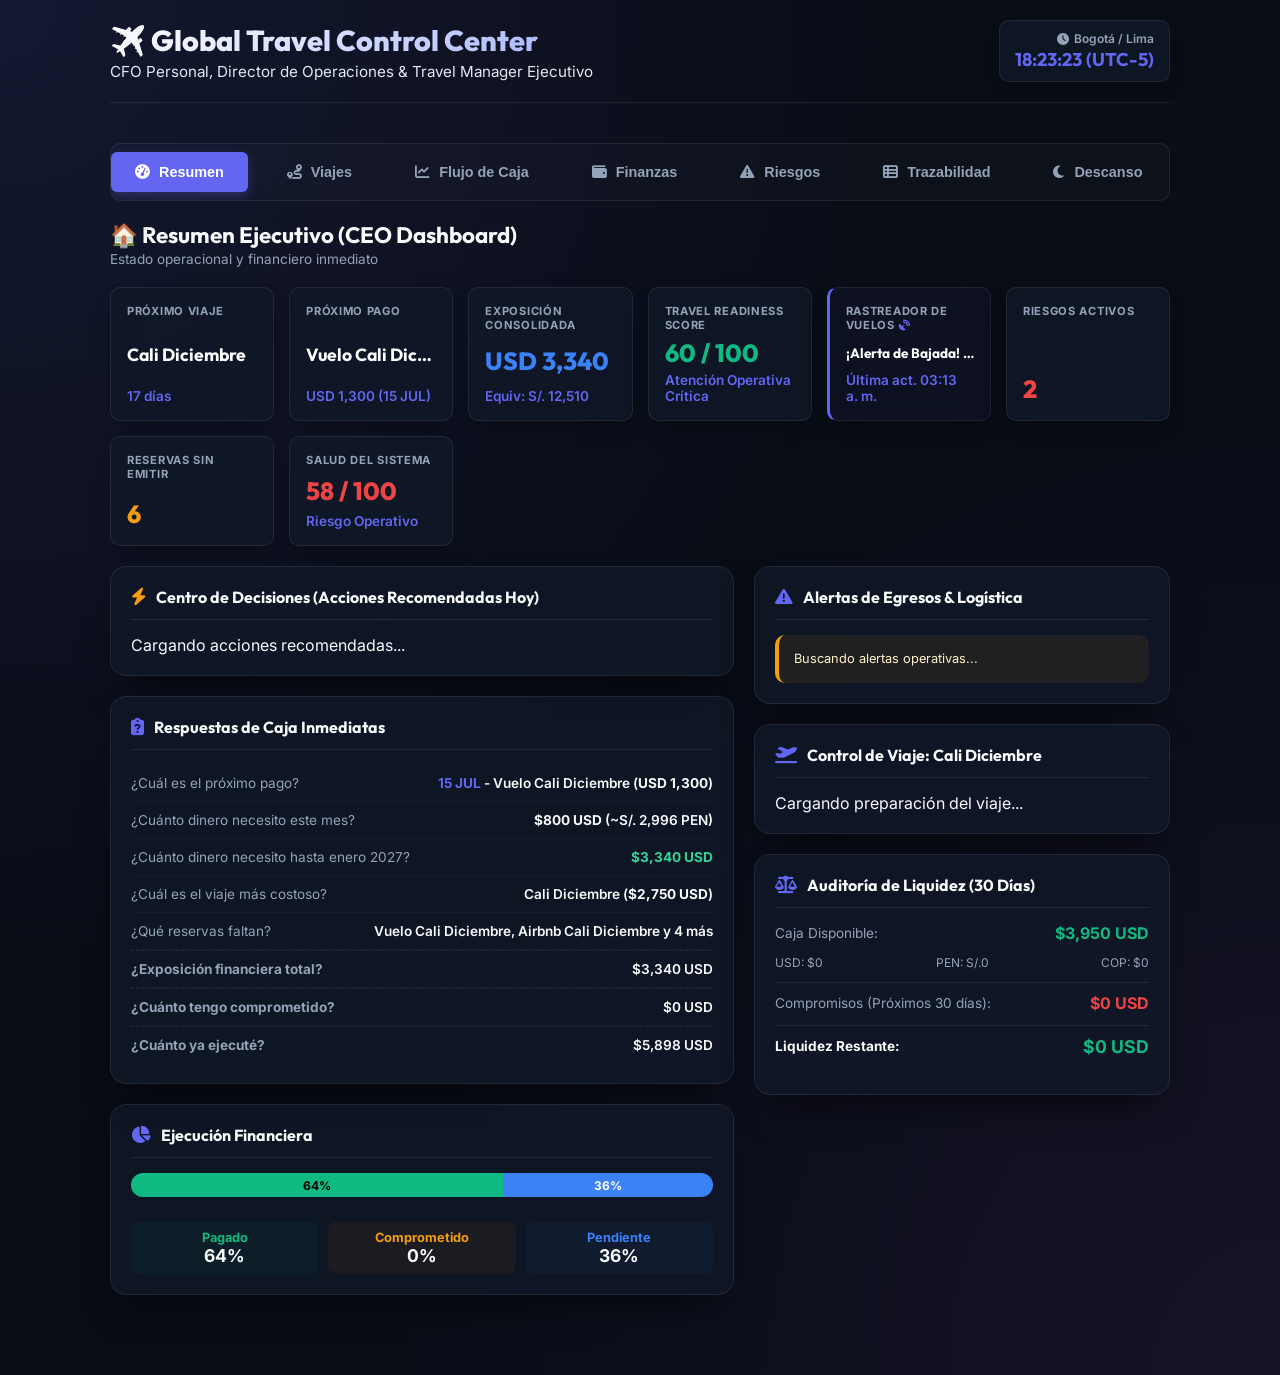
==== commit 0d58eb27: "fix: update cache buster to force clients to download the hotfix" ====
--- a/index.html
+++ b/index.html
@@ -9,7 +9,7 @@
     <!-- FontAwesome para Iconos -->
     <link rel="stylesheet" href="https://cdnjs.cloudflare.com/ajax/libs/font-awesome/6.4.0/css/all.min.css">
     <!-- Archivo de Estilos -->
-    <link rel="stylesheet" href="style.css?v=1.2.1">
+    <link rel="stylesheet" href="style.css?v=1.2.2">
 </head>
 <body>
     <div class="app-container">
@@ -513,6 +513,6 @@
 
     <!-- Archivo JS Lógico -->
     <script src="countdownEngine.js?v=1.2.0"></script>
-    <script src="app.js?v=1.2.1"></script>
+    <script src="app.js?v=1.2.2"></script>
 </body>
 </html>
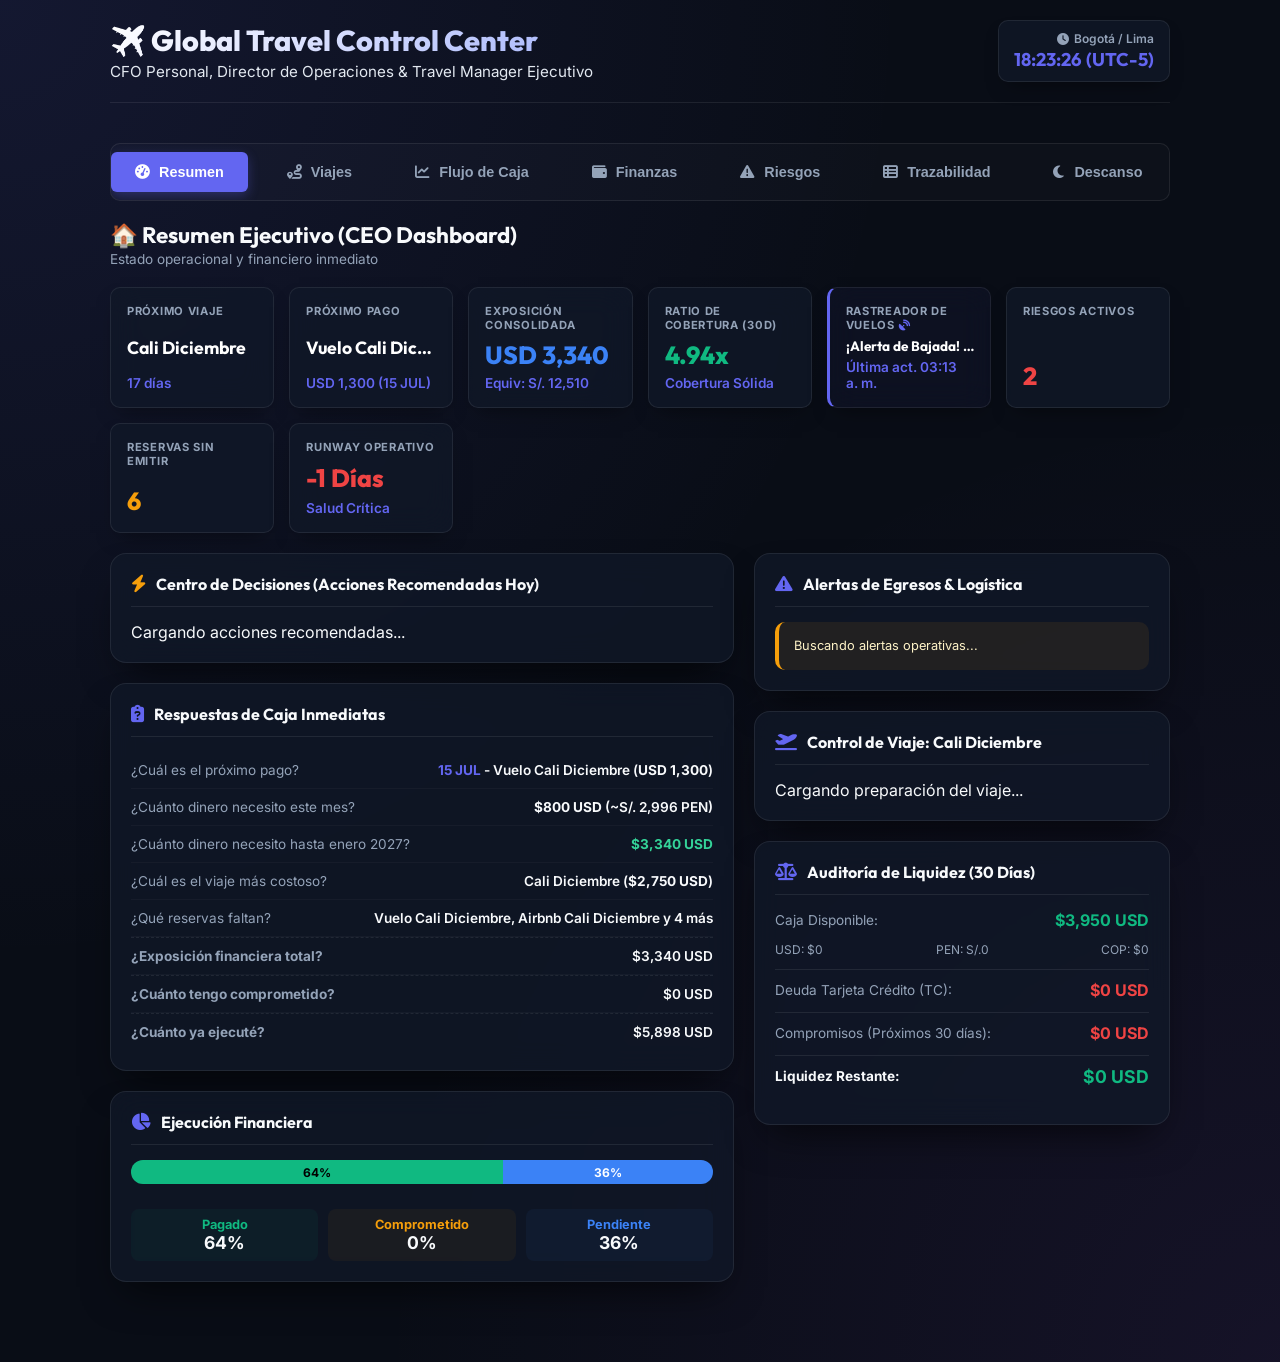
==== commit 2c5eab11: "Fix UI load error for trips (Sprint 1 fixes)" ====
--- a/index.html
+++ b/index.html
@@ -99,10 +99,10 @@
                         <div class="val text-blue" id="ceo-kpi-total-exposure">Cargando...</div>
                         <div class="val-desc" id="ceo-kpi-total-exposure-pen">Cargando...</div>
                     </div>
-                    <div class="ceo-kpi-card clickable" onclick="document.querySelector('[data-target=\'tab-riesgos\']').click();">
-                        <small>Travel Readiness Score</small>
-                        <div class="val text-emerald" id="ceo-kpi-readiness-score">-- / 100</div>
-                        <div class="val-desc" id="ceo-kpi-readiness-desc">--</div>
+                    <div class="ceo-kpi-card clickable" onclick="document.querySelector('[data-target=\'tab-finanzas\']').click();">
+                        <small>Ratio de Cobertura (30d)</small>
+                        <div class="val text-emerald" id="ceo-kpi-coverage-score">--</div>
+                        <div class="val-desc" id="ceo-kpi-coverage-desc">--</div>
                     </div>
                     <div class="ceo-kpi-card clickable" style="background: rgba(99,102,241,0.05); border-left: 3px solid var(--primary);" onclick="document.querySelector('[data-target=\'tab-viajes\']').click();">
                         <small>Rastreador de Vuelos <i class="fa-solid fa-satellite-dish" style="color: var(--primary);"></i></small>
@@ -118,9 +118,9 @@
                         <div class="val text-yellow" id="ceo-kpi-unissued">0</div>
                     </div>
                     <div class="ceo-kpi-card">
-                        <small>Salud del Sistema</small>
-                        <div class="val text-emerald" id="ceo-kpi-health-score">-- / 100</div>
-                        <div class="val-desc" id="ceo-kpi-health-desc">--</div>
+                        <small>Runway Operativo</small>
+                        <div class="val text-emerald" id="ceo-kpi-runway-score">-- Días</div>
+                        <div class="val-desc" id="ceo-kpi-runway-desc">--</div>
                     </div>
                 </div>
 
@@ -258,6 +258,10 @@
                                         <span>COP: $0</span>
                                     </div>
                                     <div style="display: flex; justify-content: space-between; align-items: center; border-top: 1px solid var(--border-glass); padding-top: 10px;">
+                                        <span style="font-size: 0.85rem; color: var(--text-secondary);">Deuda Tarjeta Crédito (TC):</span>
+                                        <span style="font-size: 1rem; font-weight: bold; color: var(--danger);" id="liq-debt-tc">$0 USD</span>
+                                    </div>
+                                    <div style="display: flex; justify-content: space-between; align-items: center; border-top: 1px solid var(--border-glass); padding-top: 10px;">
                                         <span style="font-size: 0.85rem; color: var(--text-secondary);">Compromisos (Próximos 30 días):</span>
                                         <span style="font-size: 1rem; font-weight: bold; color: var(--danger);" id="liq-commitments-30">$0 USD</span>
                                     </div>
@@ -429,6 +433,22 @@
                         <div>
                             <label for="config-cash-cop" style="font-size: 0.8rem; color: var(--text-secondary); display: block; margin-bottom: 5px;">Caja COP ($):</label>
                             <input type="number" id="config-cash-cop" class="cfo-select" style="width: 100%;" value="1500000">
+                        </div>
+                    </div>
+                </div>
+
+                <!-- Configuración de Deuda Tarjeta de Crédito -->
+                <div class="finance-card" style="margin-top: 20px;">
+                    <h3><i class="fa-solid fa-credit-card"></i> Deuda de Tarjeta de Crédito (VISA)</h3>
+                    <p class="desc" style="margin-bottom: 15px;">Ingresa la deuda actual de tu TC para un cálculo de liquidez real:</p>
+                    <div class="cash-inputs-grid" style="display: grid; grid-template-columns: repeat(auto-fit, minmax(150px, 1fr)); gap: 15px;">
+                        <div>
+                            <label for="config-debt-usd" style="font-size: 0.8rem; color: var(--text-secondary); display: block; margin-bottom: 5px;">Deuda USD:</label>
+                            <input type="number" id="config-debt-usd" class="cfo-select" style="width: 100%;" value="0">
+                        </div>
+                        <div>
+                            <label for="config-debt-pen" style="font-size: 0.8rem; color: var(--text-secondary); display: block; margin-bottom: 5px;">Deuda PEN (S/.):</label>
+                            <input type="number" id="config-debt-pen" class="cfo-select" style="width: 100%;" value="0">
                         </div>
                     </div>
                 </div>
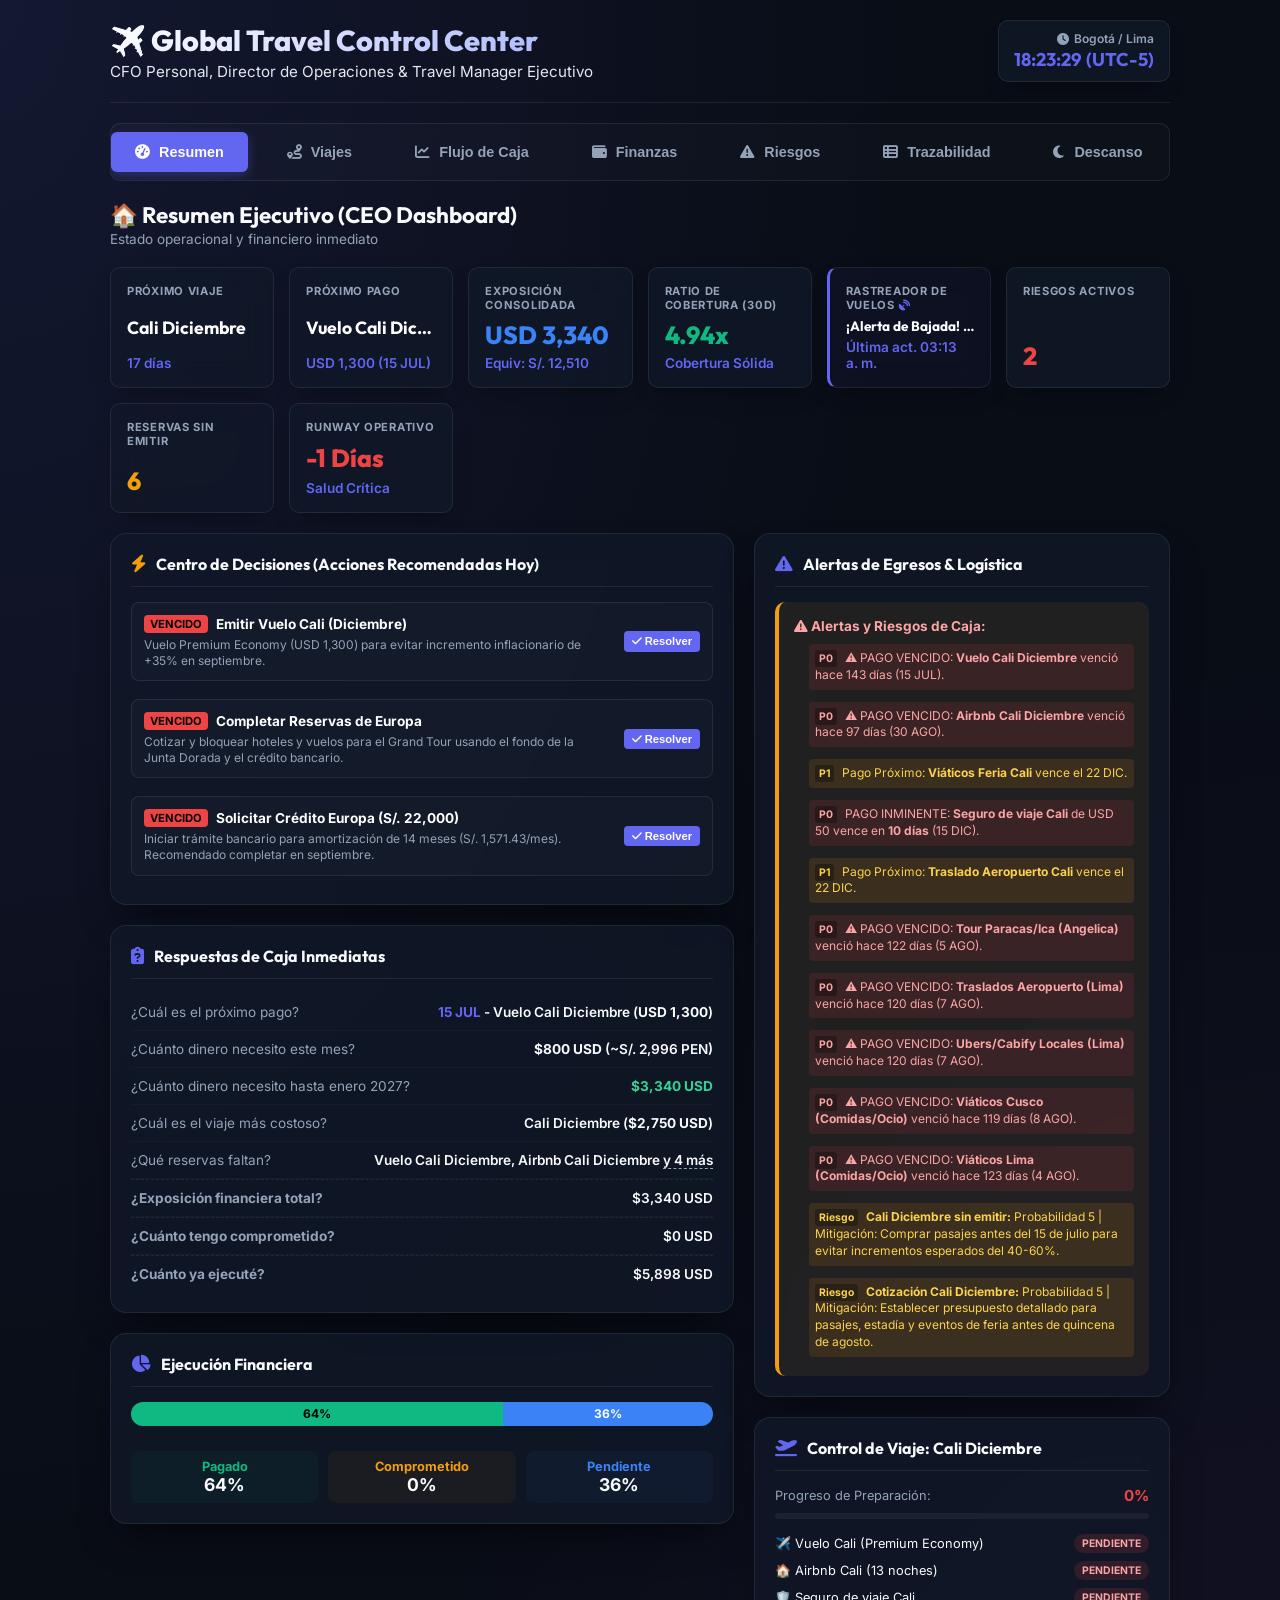
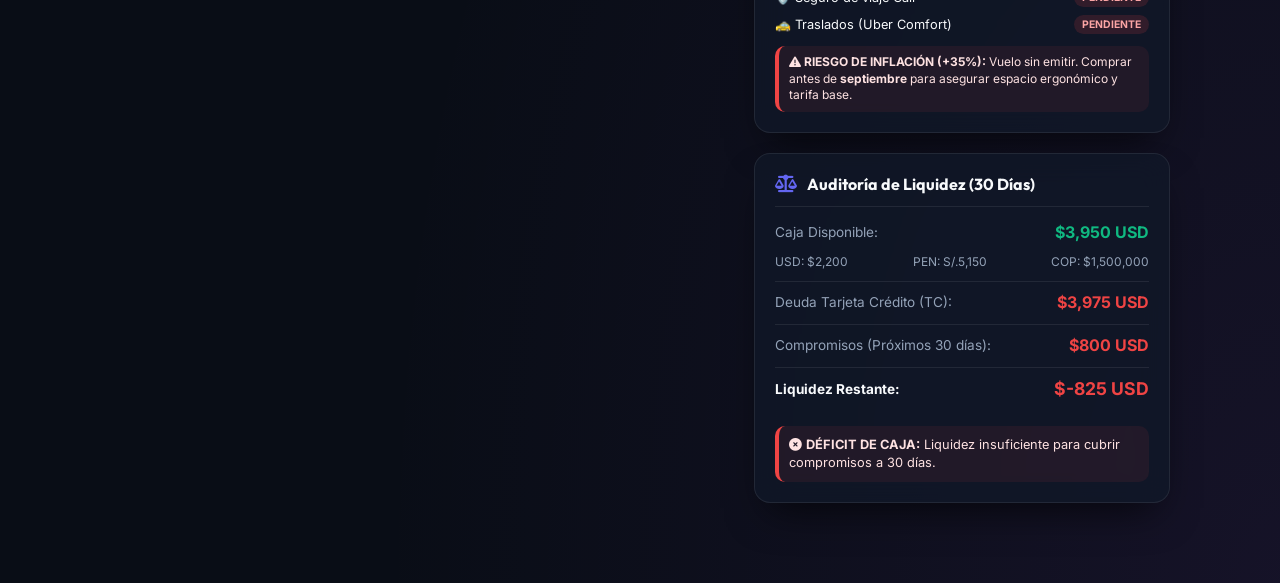
==== commit 9fa0fc89: "Make runway and risks cards clickable" ====
--- a/index.html
+++ b/index.html
@@ -109,7 +109,7 @@
                         <div class="val-title" id="ceo-kpi-flight-tracker-status" style="font-size: 0.85rem; margin-top: 5px;">Sincronizando...</div>
                         <div class="val-desc" id="ceo-kpi-flight-tracker-desc" style="color: var(--primary);">Esperando datos de la caja negra</div>
                     </div>
-                    <div class="ceo-kpi-card">
+                    <div class="ceo-kpi-card clickable" onclick="document.querySelector('[data-target=\'tab-riesgos\']').click();" title="Ver riesgos del sistema">
                         <small>Riesgos Activos</small>
                         <div class="val text-red" id="ceo-kpi-risks">0</div>
                     </div>
@@ -117,7 +117,7 @@
                         <small>Reservas sin Emitir</small>
                         <div class="val text-yellow" id="ceo-kpi-unissued">0</div>
                     </div>
-                    <div class="ceo-kpi-card">
+                    <div class="ceo-kpi-card clickable" onclick="document.querySelector('[data-target=\'tab-caja\']').click();" title="Ver proyecciones de flujo de caja">
                         <small>Runway Operativo</small>
                         <div class="val text-emerald" id="ceo-kpi-runway-score">-- Días</div>
                         <div class="val-desc" id="ceo-kpi-runway-desc">--</div>
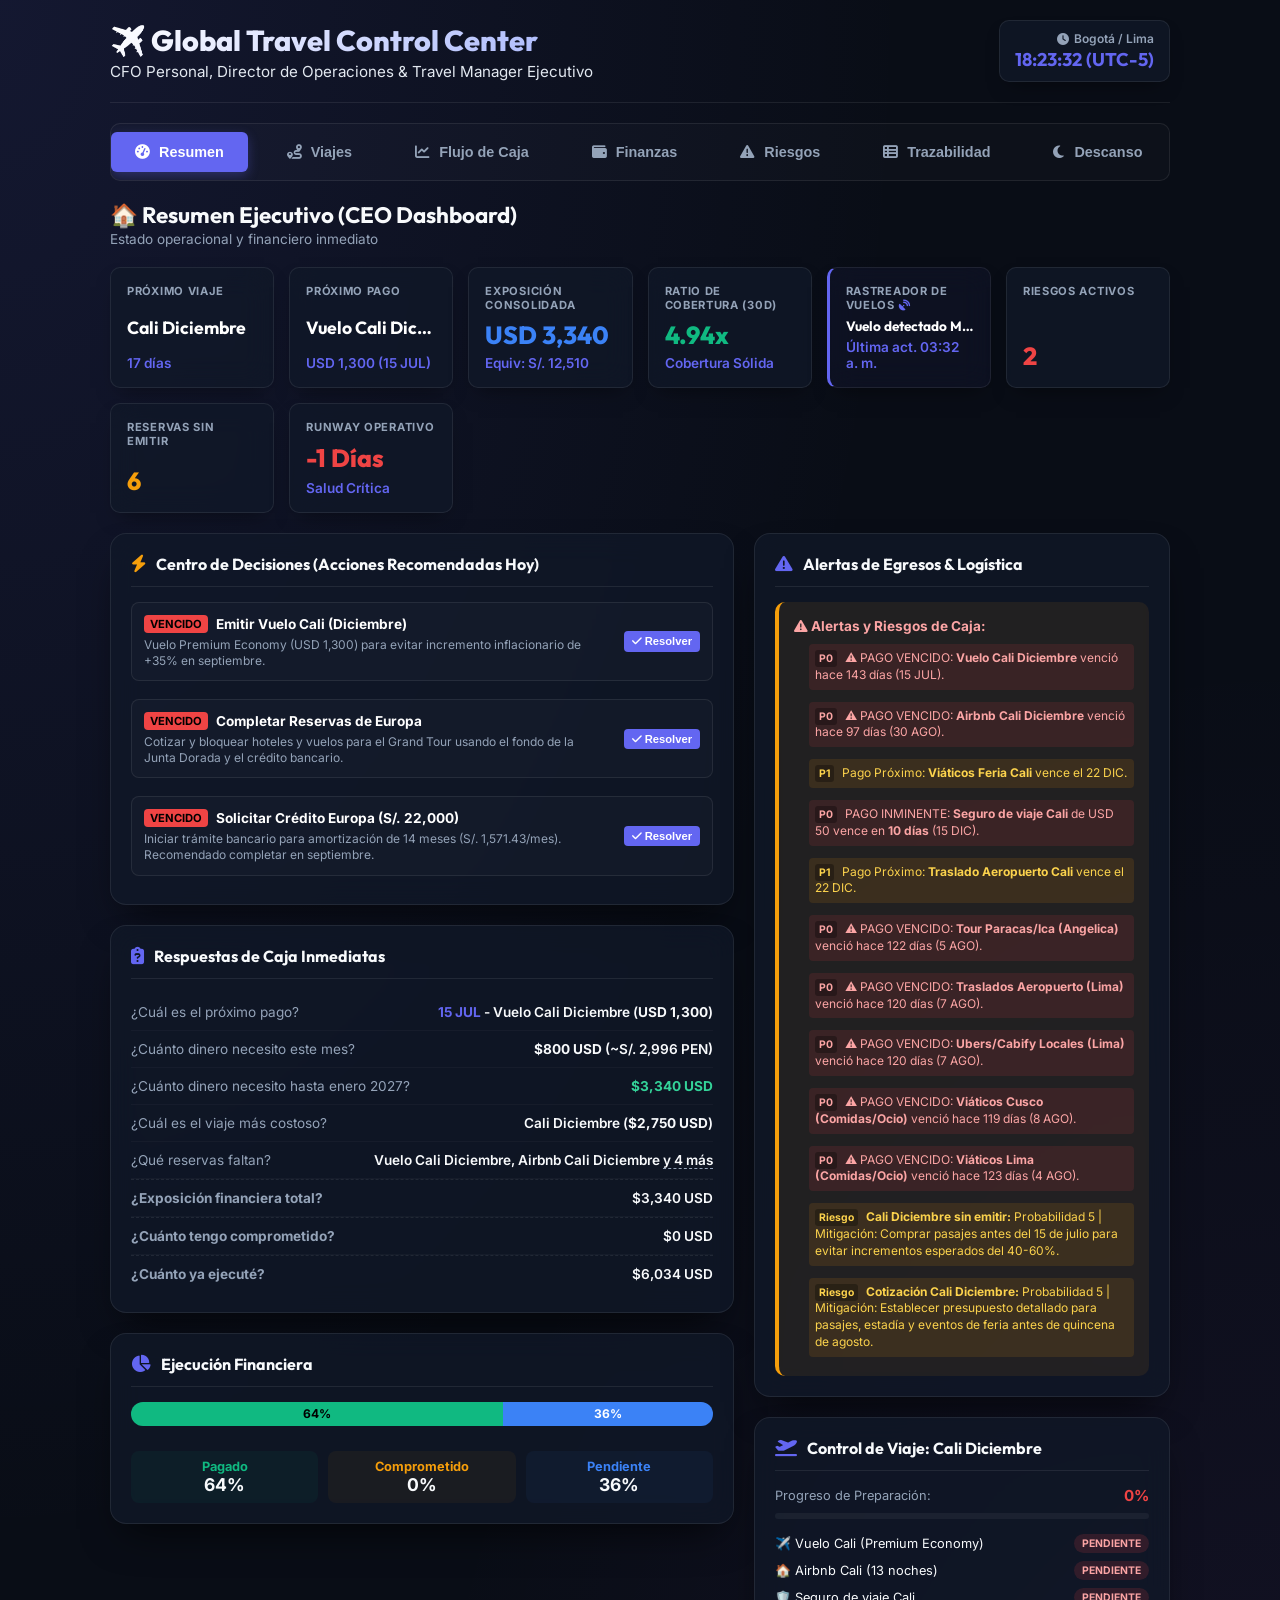
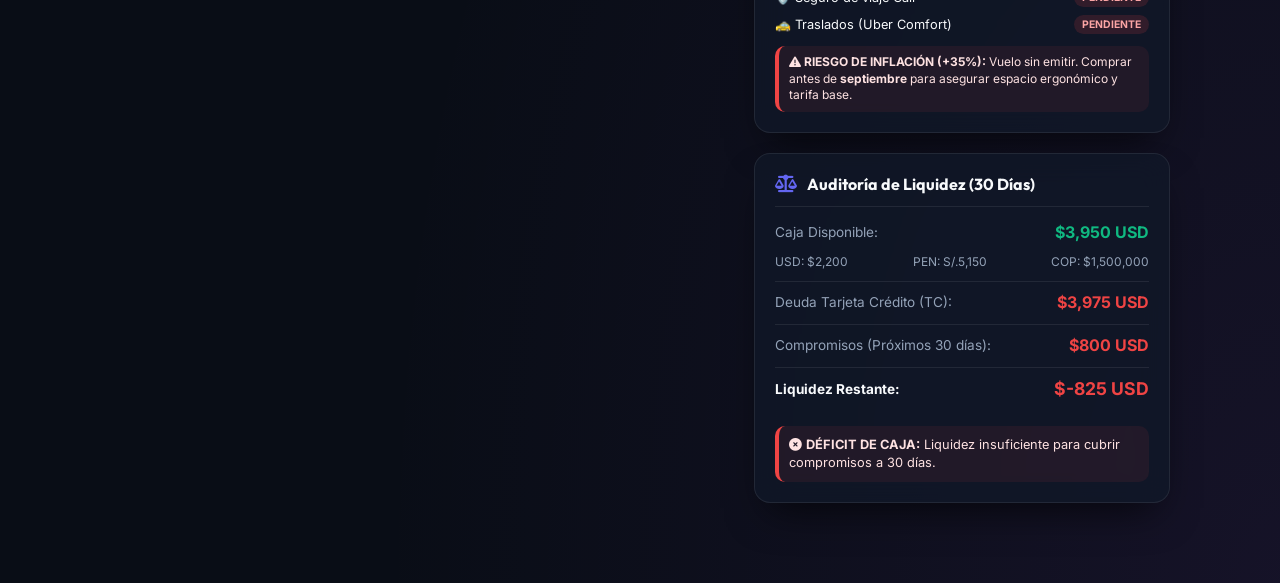
==== commit 5de4375c: "feat: Integración completa de clima dinámico y listas de equipaje inteligentes para los 7 viajes ada" ====
--- a/index.html
+++ b/index.html
@@ -290,6 +290,11 @@
                         <option value="">Cargando viajes...</option>
                     </select>
                 </div>
+                
+                <!-- Widget del Clima del Viaje Activo -->
+                <div id="trip-weather-widget" class="cfo-card" style="margin-bottom: 20px; padding: 15px; background: rgba(255,255,255,0.02); border: 1px solid var(--border-glass); border-radius: 12px; display: none;">
+                    <!-- Renderizado dinámico del clima vía JS -->
+                </div>
 
                 <!-- Selector de Días Dinámico -->
                 <div class="day-selector scrollable-x" id="day-selector-container">
@@ -377,9 +382,26 @@
             <!-- PESTAÑA 8: EQUIPAJE -->
             <div id="tab-equipaje" class="tab-pane">
                 <div class="section-title">
-                    <h2>🎒 Control de Equipaje</h2>
-                    <p>Checklist ergonómico adaptado a tu contextura (2.00m y 110kg) y requerimientos de Angélica</p>
-                </div>
+                    <h2>🎒 Control de Equipaje Inteligente</h2>
+                    <p>Recomendaciones adaptadas a tu contextura (2.00m y 110kg), clima del destino y tipo de equipaje</p>
+                </div>
+
+                <div class="filter-controls" style="display: flex; gap: 10px; margin-bottom: 20px;">
+                    <select id="packing-trip-select" class="form-control" style="flex: 1; padding: 10px; border-radius: 8px; border: 1px solid var(--border-glass); background: rgba(255,255,255,0.05); color: white;" onchange="updatePackingList()">
+                        <!-- Poblado dinámicamente -->
+                    </select>
+                    <select id="packing-luggage-select" class="form-control" style="flex: 1; padding: 10px; border-radius: 8px; border: 1px solid var(--border-glass); background: rgba(255,255,255,0.05); color: white;" onchange="updatePackingList()">
+                        <option value="carryon">Carry-on 10kg</option>
+                        <option value="bodega">Maleta Bodega 23kg</option>
+                        <option value="mochila">Mochila Ligera</option>
+                    </select>
+                </div>
+
+                <!-- Resumen de Clima de Destino (para Equipaje) -->
+                <div id="packing-climate-info" class="cfo-card" style="margin-bottom: 20px; padding: 15px; background: rgba(255,255,255,0.02); border: 1px solid var(--border-glass); border-radius: 10px; display: none;">
+                    <!-- Renderizado dinámico del clima vía JS -->
+                </div>
+
                 <div class="packing-list-card">
                     <div id="packing-list-render">
                         <!-- Renderizado dinámico vía JS -->
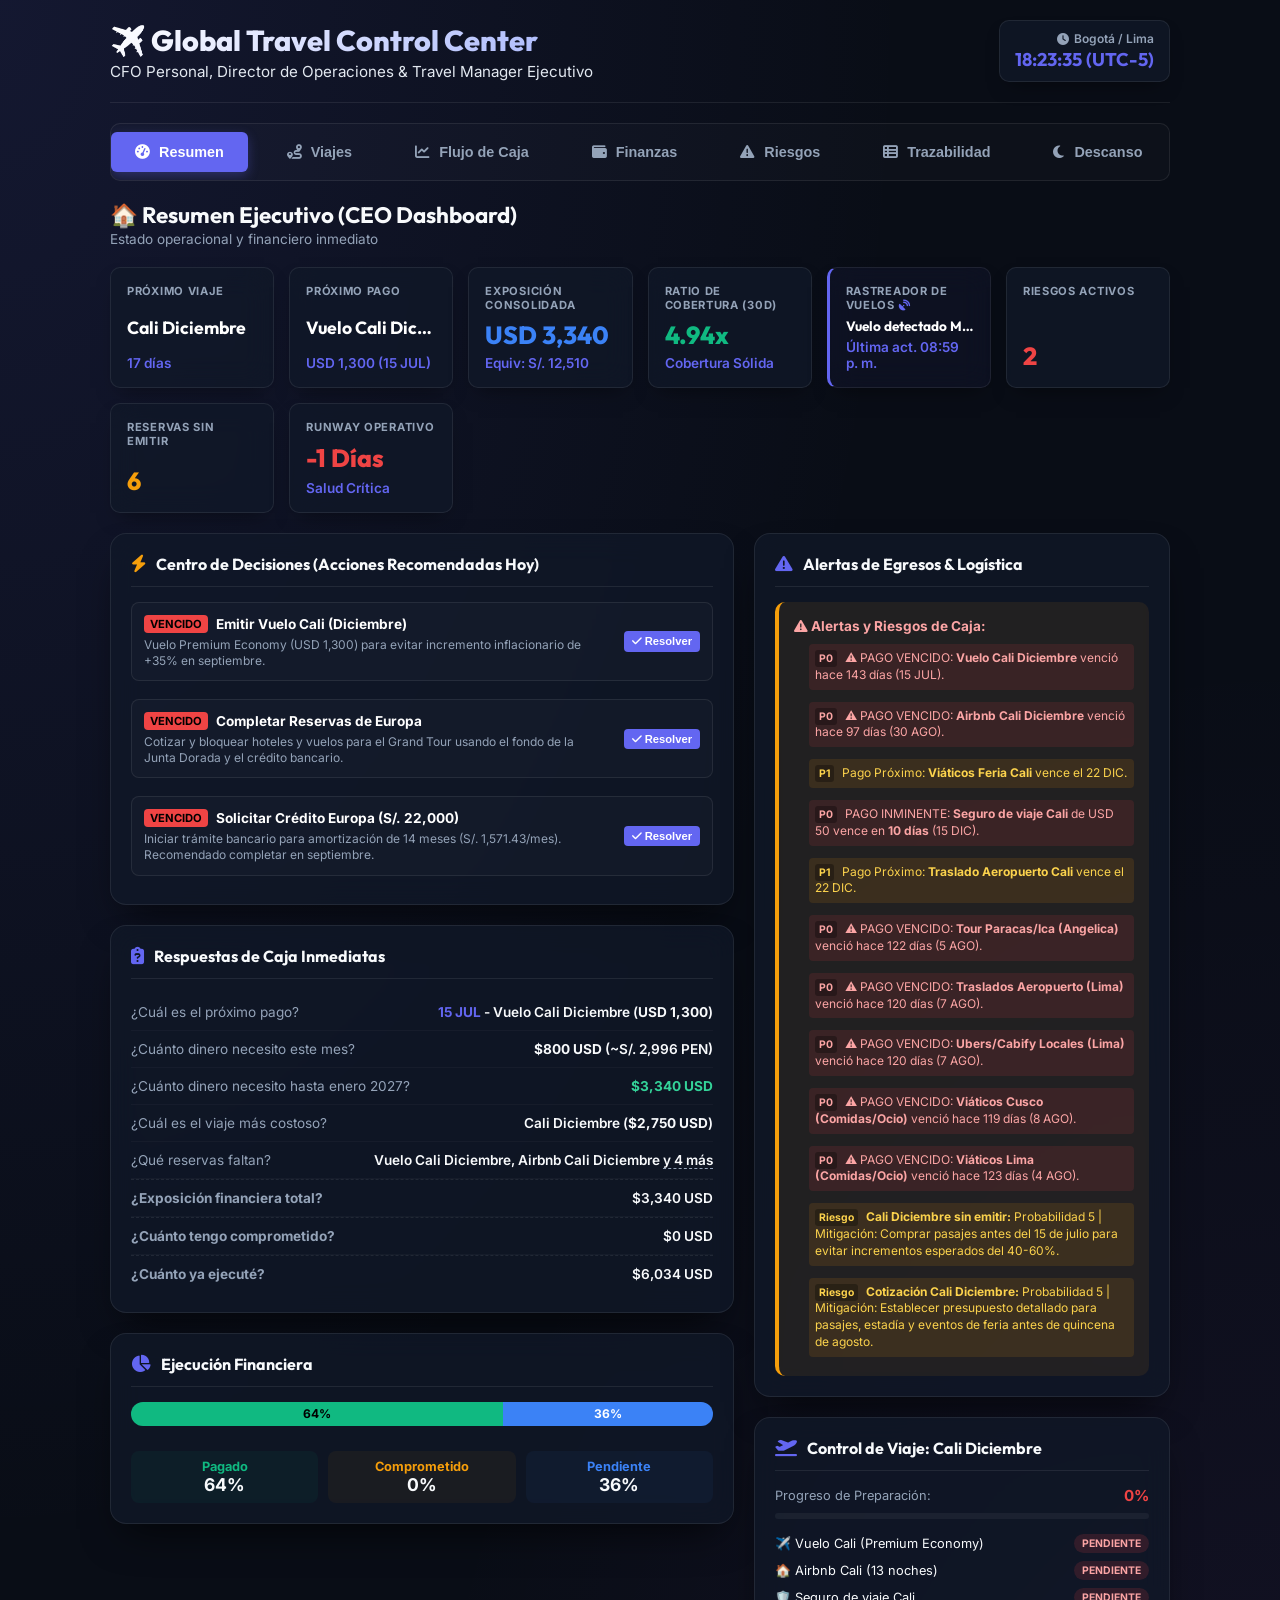
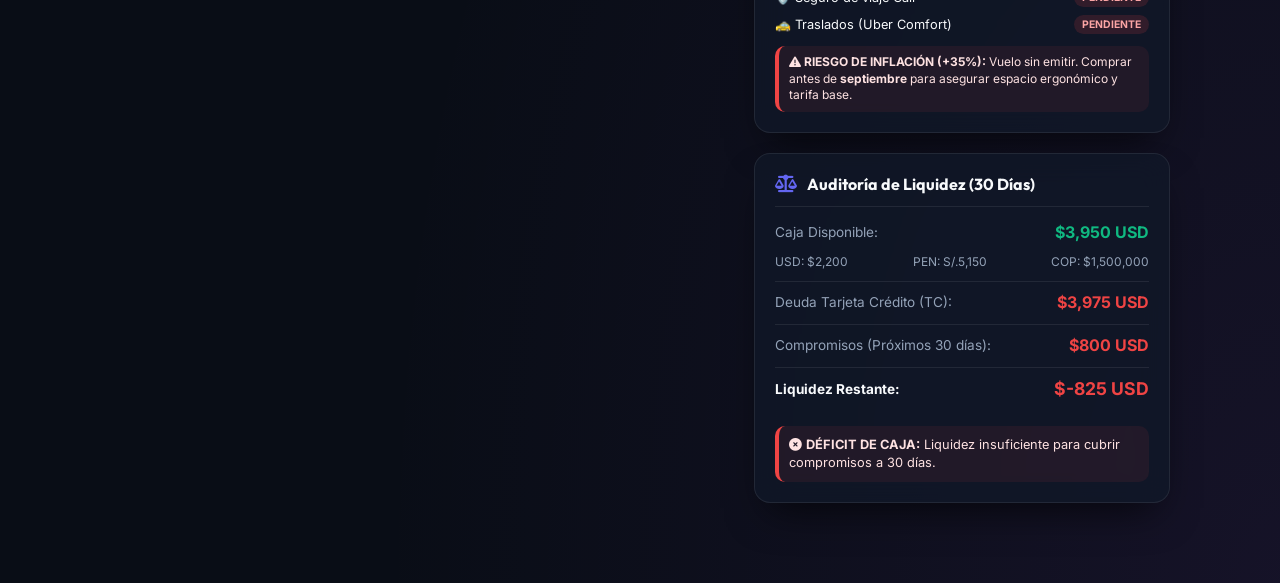
==== commit 2348f534: "Bust cache for app.js" ====
--- a/index.html
+++ b/index.html
@@ -555,6 +555,6 @@
 
     <!-- Archivo JS Lógico -->
     <script src="countdownEngine.js?v=1.2.0"></script>
-    <script src="app.js?v=1.2.2"></script>
+    <script src="app.js?v=1.2.3"></script>
 </body>
 </html>
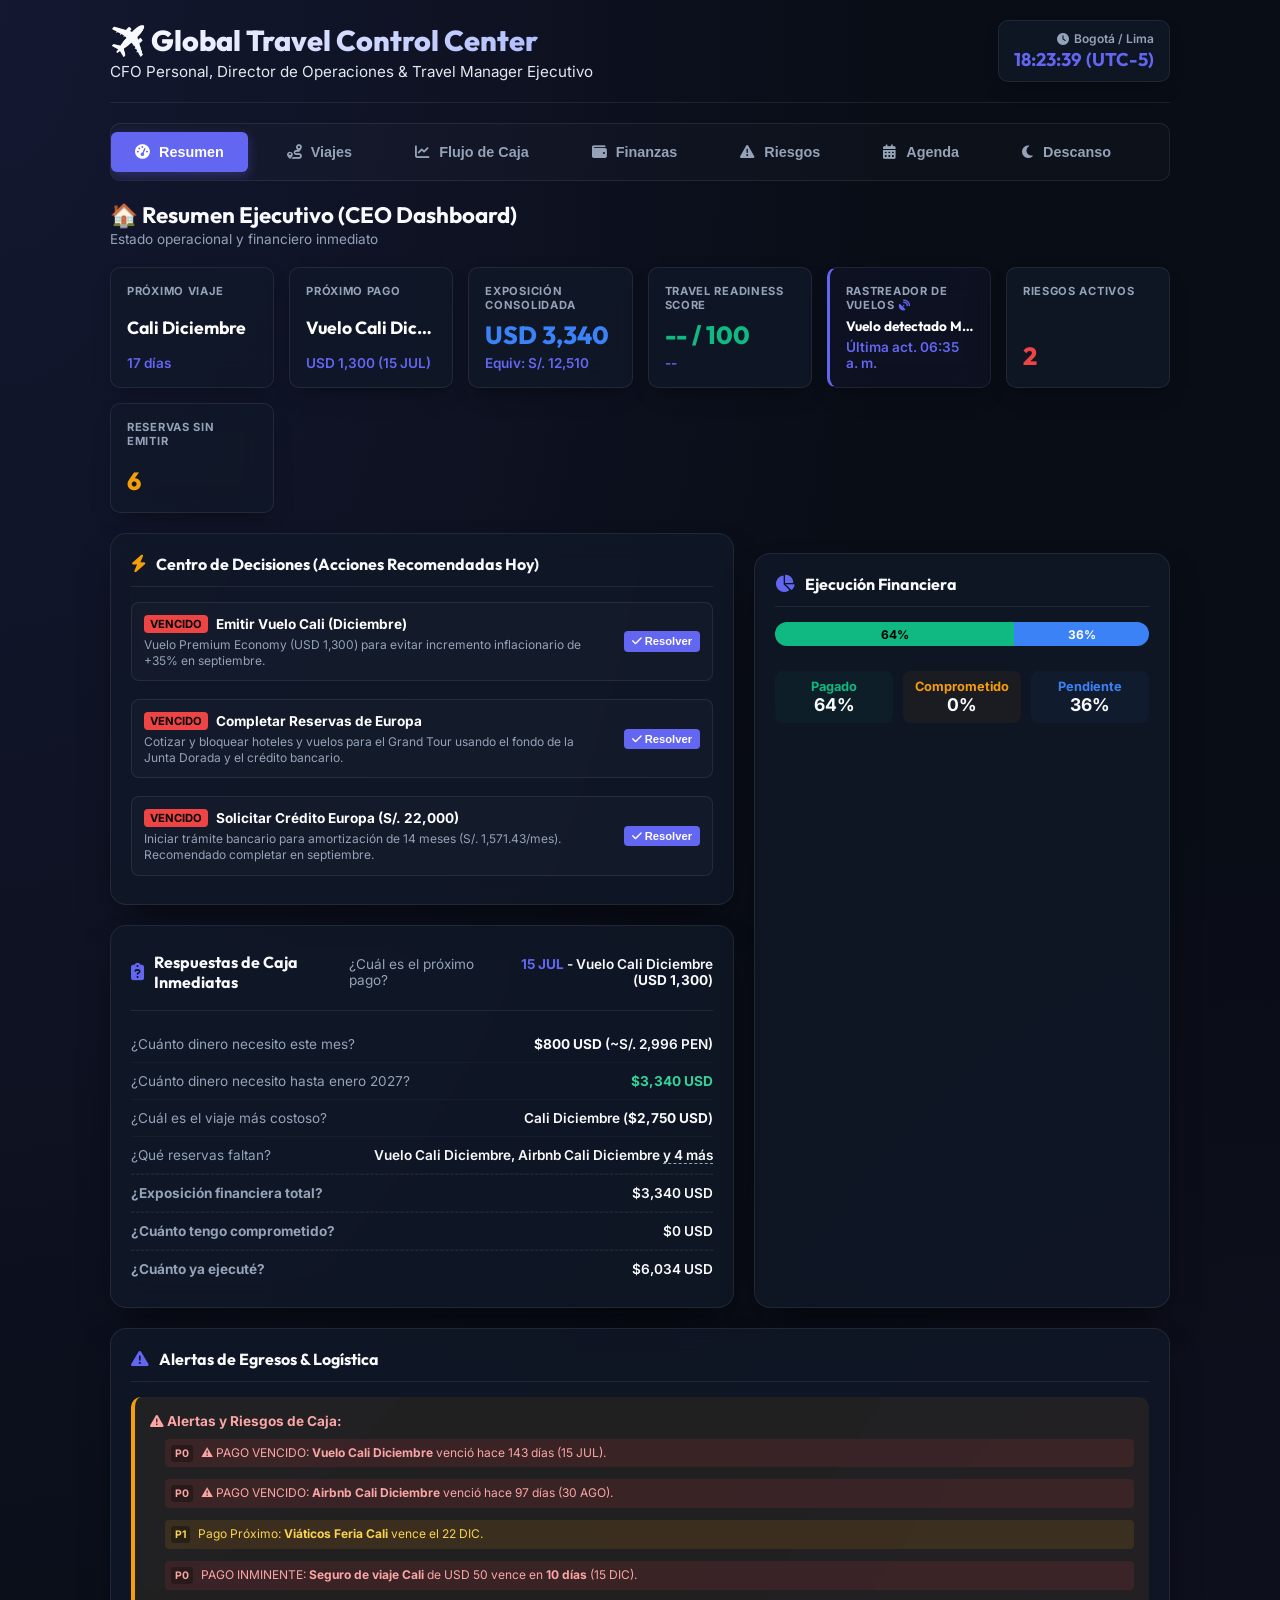
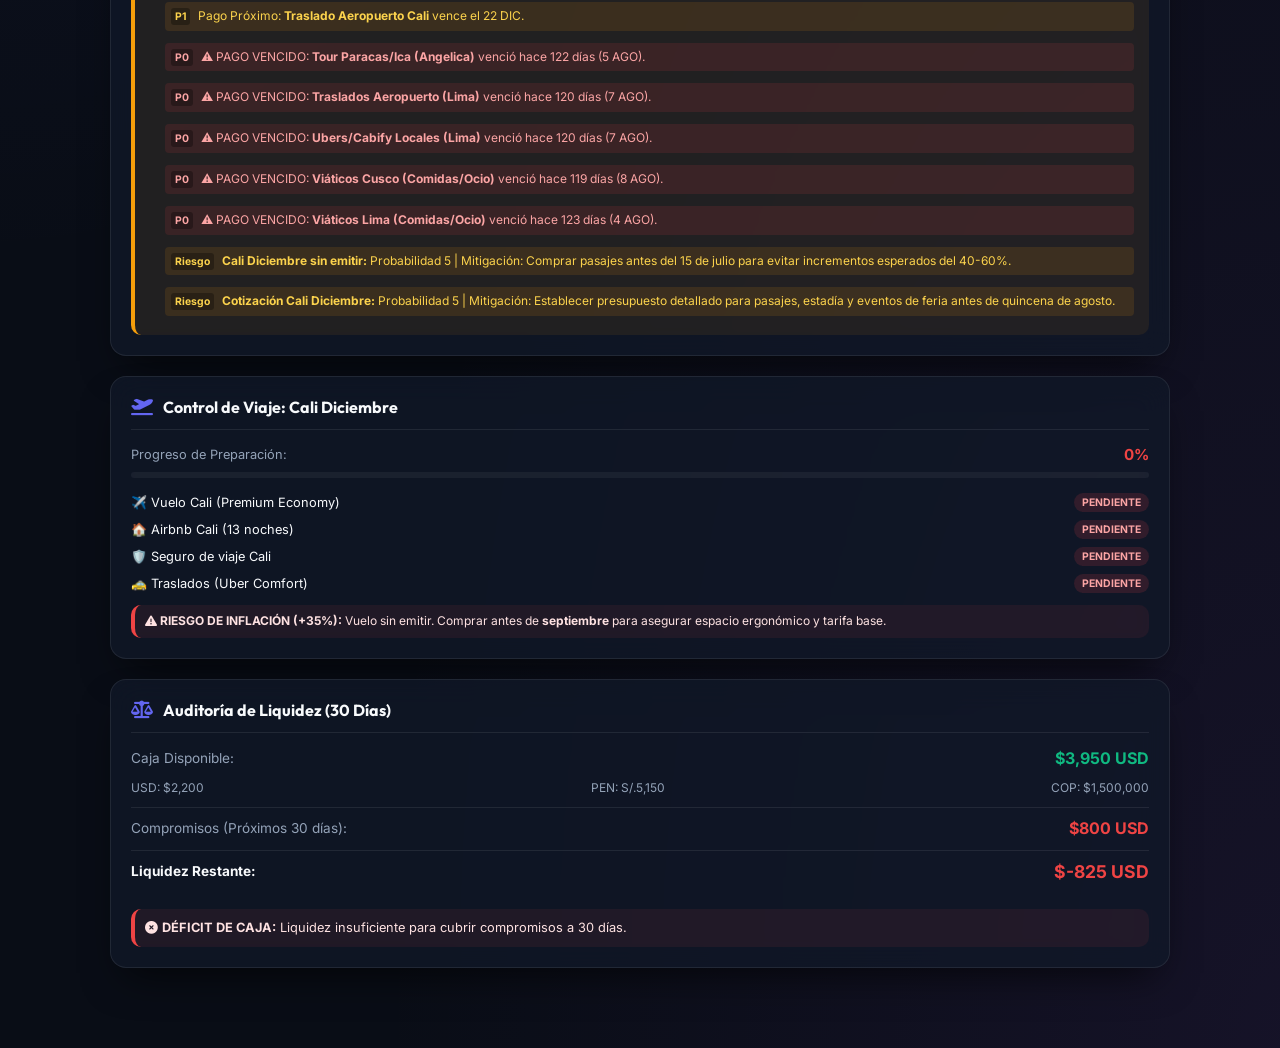
==== commit b64e3851: "Update Mexico itinerary and add gate search" ====
--- a/index.html
+++ b/index.html
@@ -9,7 +9,7 @@
     <!-- FontAwesome para Iconos -->
     <link rel="stylesheet" href="https://cdnjs.cloudflare.com/ajax/libs/font-awesome/6.4.0/css/all.min.css">
     <!-- Archivo de Estilos -->
-    <link rel="stylesheet" href="style.css?v=1.2.2">
+    <link rel="stylesheet" href="style.css?v=1.2.0">
 </head>
 <body>
     <div class="app-container">
@@ -30,9 +30,6 @@
             </div>
         </header>
 
-        <!-- BANNER DE URGENCIA AUTOMÁTICO -->
-        <div id="urgency-banner-container" style="padding: 0 20px;"></div>
-
         <!-- BARRA DE NAVEGACIÓN PRINCIPAL (9 TABS) -->
         <nav class="top-nav-tabs">
             <button class="nav-item active" data-target="tab-resumen">
@@ -56,8 +53,8 @@
                 <span>Riesgos</span>
             </button>
             <button class="nav-item" data-target="tab-agenda">
-                <i class="fa-solid fa-table-list"></i>
-                <span>Trazabilidad</span>
+                <i class="fa-solid fa-calendar-days"></i>
+                <span>Agenda</span>
             </button>
             <button class="nav-item" data-target="tab-descanso">
                 <i class="fa-solid fa-moon"></i>
@@ -99,28 +96,23 @@
                         <div class="val text-blue" id="ceo-kpi-total-exposure">Cargando...</div>
                         <div class="val-desc" id="ceo-kpi-total-exposure-pen">Cargando...</div>
                     </div>
-                    <div class="ceo-kpi-card clickable" onclick="document.querySelector('[data-target=\'tab-finanzas\']').click();">
-                        <small>Ratio de Cobertura (30d)</small>
-                        <div class="val text-emerald" id="ceo-kpi-coverage-score">--</div>
-                        <div class="val-desc" id="ceo-kpi-coverage-desc">--</div>
-                    </div>
-                    <div class="ceo-kpi-card clickable" style="background: rgba(99,102,241,0.05); border-left: 3px solid var(--primary);" onclick="document.querySelector('[data-target=\'tab-viajes\']').click();">
+                    <div class="ceo-kpi-card">
+                        <small>Travel Readiness Score</small>
+                        <div class="val text-emerald" id="ceo-kpi-readiness-score">-- / 100</div>
+                        <div class="val-desc" id="ceo-kpi-readiness-desc">--</div>
+                    </div>
+                    <div class="ceo-kpi-card" style="background: rgba(99,102,241,0.05); border-left: 3px solid var(--primary);">
                         <small>Rastreador de Vuelos <i class="fa-solid fa-satellite-dish" style="color: var(--primary);"></i></small>
                         <div class="val-title" id="ceo-kpi-flight-tracker-status" style="font-size: 0.85rem; margin-top: 5px;">Sincronizando...</div>
                         <div class="val-desc" id="ceo-kpi-flight-tracker-desc" style="color: var(--primary);">Esperando datos de la caja negra</div>
                     </div>
-                    <div class="ceo-kpi-card clickable" onclick="document.querySelector('[data-target=\'tab-riesgos\']').click();" title="Ver riesgos del sistema">
+                    <div class="ceo-kpi-card">
                         <small>Riesgos Activos</small>
                         <div class="val text-red" id="ceo-kpi-risks">0</div>
                     </div>
-                    <div class="ceo-kpi-card clickable" onclick="document.querySelector('.cfo-qna-card').scrollIntoView({behavior: 'smooth', block: 'start'});" title="Ir al detalle de reservas">
+                    <div class="ceo-kpi-card">
                         <small>Reservas sin Emitir</small>
                         <div class="val text-yellow" id="ceo-kpi-unissued">0</div>
-                    </div>
-                    <div class="ceo-kpi-card clickable" onclick="document.querySelector('[data-target=\'tab-caja\']').click();" title="Ver proyecciones de flujo de caja">
-                        <small>Runway Operativo</small>
-                        <div class="val text-emerald" id="ceo-kpi-runway-score">-- Días</div>
-                        <div class="val-desc" id="ceo-kpi-runway-desc">--</div>
                     </div>
                 </div>
 
@@ -145,11 +137,10 @@
                             <div class="cfo-card-header">
                                 <i class="fa-solid fa-clipboard-question"></i>
                                 <h3>Respuestas de Caja Inmediatas</h3>
-                            </div>
-                            <div class="cfo-card-body">
                                 <div class="qna-item">
                                     <span class="q">¿Cuál es el próximo pago?</span>
                                     <span class="a" id="q-next-payment">Cargando...</span>
+                                </div>
                                 </div>
                                 <div class="qna-item">
                                     <span class="q">¿Cuánto dinero necesito este mes?</span>
@@ -258,10 +249,6 @@
                                         <span>COP: $0</span>
                                     </div>
                                     <div style="display: flex; justify-content: space-between; align-items: center; border-top: 1px solid var(--border-glass); padding-top: 10px;">
-                                        <span style="font-size: 0.85rem; color: var(--text-secondary);">Deuda Tarjeta Crédito (TC):</span>
-                                        <span style="font-size: 1rem; font-weight: bold; color: var(--danger);" id="liq-debt-tc">$0 USD</span>
-                                    </div>
-                                    <div style="display: flex; justify-content: space-between; align-items: center; border-top: 1px solid var(--border-glass); padding-top: 10px;">
                                         <span style="font-size: 0.85rem; color: var(--text-secondary);">Compromisos (Próximos 30 días):</span>
                                         <span style="font-size: 1rem; font-weight: bold; color: var(--danger);" id="liq-commitments-30">$0 USD</span>
                                     </div>
@@ -280,20 +267,61 @@
             <!-- PESTAÑA 2: VIAJES -->
             <div id="tab-viajes" class="tab-pane">
                 <div class="section-title">
-                    <h2>✈️ Viajes e Itinerarios</h2>
-                    <p>Control de vuelos, hospedaje y cuenta regresiva de eventos</p>
+                    <h2>📅 Matriz de Trazabilidad Maestro</h2>
+                    <p>Trazabilidad física y financiera consolidada de todos tus traslados</p>
+                </div>
+                <div class="cfo-card">
+                    <div id="traceability-matrix-render">
+                        <!-- Renderizado dinámico vía JS -->
+                    </div>
+                </div>
+            </div>
+
+            <!-- PESTAÑA 3: FLUJO DE CAJA -->
+            <div id="tab-caja" class="tab-pane">
+                <div class="section-title">
+                    <h2>📈 Flujo de Caja y Proyecciones</h2>
+                    <p>Ahorro programado, egresos cronológicos y liquidez de caja</p>
+                </div>
+                <div id="cash-flow-render-content">
+                    <!-- Renderizado dinámico (Tabla de ahorro, proyección de caja, outflows calendar) -->
+                </div>
+            </div>
+
+            <!-- PESTAÑA 4: FINANZAS -->
+            <div id="tab-finanzas" class="tab-pane">
+                <div class="section-title">
+                    <h2>💰 Libro Mayor y Control de Emisiones</h2>
+                    <p>Detalle de todas las transacciones financieras y emisión de reservas</p>
+                </div>
+                <div id="finances-ledger-content">
+                    <!-- Renderizado dinámico (Toggles de diciembre y tabla de transacciones ledger) -->
+                </div>
+            </div>
+
+            <!-- PESTAÑA 5: RIESGOS -->
+            <div id="tab-riesgos" class="tab-pane">
+                <div class="section-title">
+                    <h2>⚠️ Matriz de Riesgos y Mitigación</h2>
+                    <p>Riesgos operacionales y financieros identificados con impacto y probabilidad</p>
+                </div>
+                <div id="risks-render-tab">
+                    <!-- Renderizado dinámico vía JS -->
+                </div>
+            </div>
+
+            <!-- PESTAÑA 6: AGENDA INTELIGENTE -->
+            <div id="tab-agenda" class="tab-pane">
+                <div class="section-title">
+                    <h2>📅 Agenda Inteligente</h2>
+                    <p>Operativa y logística diaria, diagnóstico de conflictos de agenda</p>
                 </div>
                 
                 <!-- Selector de Viajes -->
-                <div class="trip-selector" style="margin-bottom: 20px;">
-                    <select class="trip-dropdown" id="trip-dropdown-select">
-                        <option value="">Cargando viajes...</option>
-                    </select>
-                </div>
-                
-                <!-- Widget del Clima del Viaje Activo -->
-                <div id="trip-weather-widget" class="cfo-card" style="margin-bottom: 20px; padding: 15px; background: rgba(255,255,255,0.02); border: 1px solid var(--border-glass); border-radius: 12px; display: none;">
-                    <!-- Renderizado dinámico del clima vía JS -->
+                <div class="trip-selector scrollable-x">
+                    <button class="trip-btn active" data-trip="VIAJE-2026-08-07-CUSCO">Agosto: Cusco</button>
+                    <button class="trip-btn" data-trip="VIAJE-2026-12-22-CALI">Diciembre: Cali</button>
+                    <button class="trip-btn" data-trip="VIAJE-2026-07-02-CALI">Julio: Cali (Histórico)</button>
                 </div>
 
                 <!-- Selector de Días Dinámico -->
@@ -304,52 +332,6 @@
                 <!-- Contenido de los Itinerarios -->
                 <div class="itineraries-container" id="itineraries-render" style="margin-top: 20px;">
                     <!-- Se renderiza dinámicamente vía JS -->
-                </div>
-            </div>
-
-            <!-- PESTAÑA 3: FLUJO DE CAJA -->
-            <div id="tab-caja" class="tab-pane">
-                <div class="section-title">
-                    <h2>📈 Flujo de Caja y Proyecciones</h2>
-                    <p>Ahorro programado, egresos cronológicos y liquidez de caja</p>
-                </div>
-                <div id="cash-flow-render-content">
-                    <!-- Renderizado dinámico (Tabla de ahorro, proyección de caja, outflows calendar) -->
-                </div>
-            </div>
-
-            <!-- PESTAÑA 4: FINANZAS -->
-            <div id="tab-finanzas" class="tab-pane">
-                <div class="section-title">
-                    <h2>💰 Libro Mayor y Control de Emisiones</h2>
-                    <p>Detalle de todas las transacciones financieras y emisión de reservas</p>
-                </div>
-                <div id="finances-ledger-content">
-                    <!-- Renderizado dinámico (Toggles de diciembre y tabla de transacciones ledger) -->
-                </div>
-            </div>
-
-            <!-- PESTAÑA 5: RIESGOS -->
-            <div id="tab-riesgos" class="tab-pane">
-                <div class="section-title">
-                    <h2>⚠️ Matriz de Riesgos y Mitigación</h2>
-                    <p>Riesgos operacionales y financieros identificados con impacto y probabilidad</p>
-                </div>
-                <div id="risks-render-tab">
-                    <!-- Renderizado dinámico vía JS -->
-                </div>
-            </div>
-
-            <!-- PESTAÑA 6: AGENDA INTELIGENTE -->
-            <div id="tab-agenda" class="tab-pane">
-                <div class="section-title">
-                    <h2>📅 Matriz de Trazabilidad Maestro</h2>
-                    <p>Trazabilidad física y financiera consolidada de todos tus traslados</p>
-                </div>
-                <div class="cfo-card">
-                    <div id="traceability-matrix-render">
-                        <!-- Renderizado dinámico vía JS -->
-                    </div>
                 </div>
             </div>
 
@@ -382,26 +364,9 @@
             <!-- PESTAÑA 8: EQUIPAJE -->
             <div id="tab-equipaje" class="tab-pane">
                 <div class="section-title">
-                    <h2>🎒 Control de Equipaje Inteligente</h2>
-                    <p>Recomendaciones adaptadas a tu contextura (2.00m y 110kg), clima del destino y tipo de equipaje</p>
-                </div>
-
-                <div class="filter-controls" style="display: flex; gap: 10px; margin-bottom: 20px;">
-                    <select id="packing-trip-select" class="form-control" style="flex: 1; padding: 10px; border-radius: 8px; border: 1px solid var(--border-glass); background: rgba(255,255,255,0.05); color: white;" onchange="updatePackingList()">
-                        <!-- Poblado dinámicamente -->
-                    </select>
-                    <select id="packing-luggage-select" class="form-control" style="flex: 1; padding: 10px; border-radius: 8px; border: 1px solid var(--border-glass); background: rgba(255,255,255,0.05); color: white;" onchange="updatePackingList()">
-                        <option value="carryon">Carry-on 10kg</option>
-                        <option value="bodega">Maleta Bodega 23kg</option>
-                        <option value="mochila">Mochila Ligera</option>
-                    </select>
-                </div>
-
-                <!-- Resumen de Clima de Destino (para Equipaje) -->
-                <div id="packing-climate-info" class="cfo-card" style="margin-bottom: 20px; padding: 15px; background: rgba(255,255,255,0.02); border: 1px solid var(--border-glass); border-radius: 10px; display: none;">
-                    <!-- Renderizado dinámico del clima vía JS -->
-                </div>
-
+                    <h2>🎒 Control de Equipaje</h2>
+                    <p>Checklist ergonómico adaptado a tu contextura (2.00m y 110kg) y requerimientos de Angélica</p>
+                </div>
                 <div class="packing-list-card">
                     <div id="packing-list-render">
                         <!-- Renderizado dinámico vía JS -->
@@ -455,22 +420,6 @@
                         <div>
                             <label for="config-cash-cop" style="font-size: 0.8rem; color: var(--text-secondary); display: block; margin-bottom: 5px;">Caja COP ($):</label>
                             <input type="number" id="config-cash-cop" class="cfo-select" style="width: 100%;" value="1500000">
-                        </div>
-                    </div>
-                </div>
-
-                <!-- Configuración de Deuda Tarjeta de Crédito -->
-                <div class="finance-card" style="margin-top: 20px;">
-                    <h3><i class="fa-solid fa-credit-card"></i> Deuda de Tarjeta de Crédito (VISA)</h3>
-                    <p class="desc" style="margin-bottom: 15px;">Ingresa la deuda actual de tu TC para un cálculo de liquidez real:</p>
-                    <div class="cash-inputs-grid" style="display: grid; grid-template-columns: repeat(auto-fit, minmax(150px, 1fr)); gap: 15px;">
-                        <div>
-                            <label for="config-debt-usd" style="font-size: 0.8rem; color: var(--text-secondary); display: block; margin-bottom: 5px;">Deuda USD:</label>
-                            <input type="number" id="config-debt-usd" class="cfo-select" style="width: 100%;" value="0">
-                        </div>
-                        <div>
-                            <label for="config-debt-pen" style="font-size: 0.8rem; color: var(--text-secondary); display: block; margin-bottom: 5px;">Deuda PEN (S/.):</label>
-                            <input type="number" id="config-debt-pen" class="cfo-select" style="width: 100%;" value="0">
                         </div>
                     </div>
                 </div>
@@ -494,6 +443,9 @@
                         </button>
                         <button onclick="document.getElementById('migration-dialog').showModal()" class="btn btn-sm" style="border: 1px solid var(--primary); background: rgba(99,102,241,0.08); color: #fff;">
                             <i class="fa-solid fa-passport"></i> Ver Info Migración Perú
+                        </button>
+                        <button onclick="document.getElementById('mexico-migration-dialog').showModal()" class="btn btn-sm" style="border: 1px solid var(--primary); background: rgba(99,102,241,0.08); color: #fff;">
+                            <i class="fa-solid fa-passport"></i> Ver Info Alojamiento México
                         </button>
                     </div>
                 </div>
@@ -553,8 +505,30 @@
         </div>
     </dialog>
 
+    <dialog id="mexico-migration-dialog" class="cfo-dialog">
+        <div class="dialog-header">
+            <h3>📋 Alojamiento y Oficina (México)</h3>
+            <button onclick="document.getElementById('mexico-migration-dialog').close()" class="btn-close">&times;</button>
+        </div>
+        <div class="dialog-body">
+            <p style="font-size: 0.85rem; color: var(--text-secondary); margin-bottom: 10px;">Dirección de hospedaje y accesos (Airbnb):</p>
+            <div class="pnrs-box" style="margin-bottom: 15px;">
+                <strong>Ubicación:</strong> <a href="https://maps.app.goo.gl/7mqm3NQ5J7geYPSq7" target="_blank" style="color: var(--primary);">Ver en Google Maps</a><br>
+                <strong>Acceso Principal:</strong> Casa #217. Cerradura digital: 2829#.<br>
+                <strong>Habitación:</strong> Primer nivel, número 4. Código caja fuerte: 2829.<br>
+                <strong>Contactos:</strong> Nora Zamora / Jimmy (+52 7229085667)
+            </div>
+            <p style="font-size: 0.85rem; color: var(--text-secondary); margin-bottom: 10px;">Logística y Horarios:</p>
+            <ul style="font-size: 0.8rem; padding-left: 15px; display: flex; flex-direction: column; gap: 8px;">
+                <li><strong>Traslado:</strong> Tomar bus <strong>EL CAMINANTE</strong> al llegar al aeropuerto. Avisar a Nora en Outlet Lerma.</li>
+                <li><strong>Horario Oficina:</strong> 08:00 AM a 04:00 PM (1 hora antes de lo habitual).</li>
+            </ul>
+        </div>
+    </dialog>
+
+
     <!-- Archivo JS Lógico -->
-    <script src="countdownEngine.js?v=1.2.0"></script>
+    <script src="countdownEngine.js?v=1.0.0"></script>
     <script src="app.js?v=1.2.3"></script>
 </body>
 </html>
